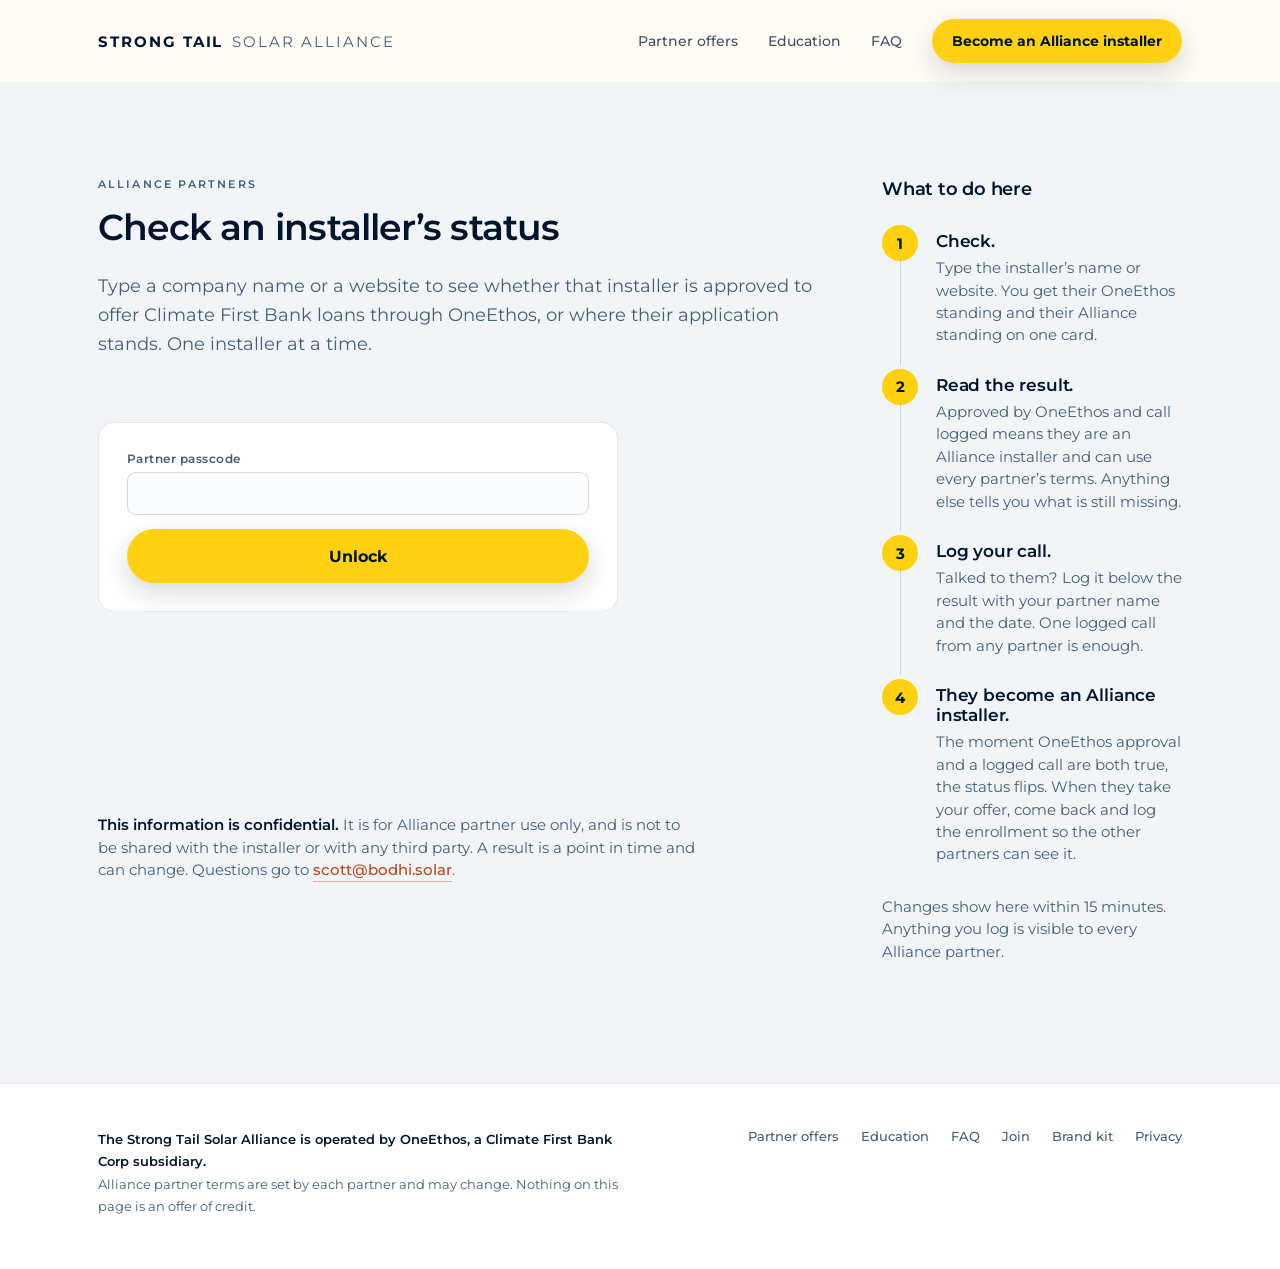
==== installer-check/index.html @ dc394274 "New headline, local and regional installers, one footer descriptor, and the October and November ses" ====
<!doctype html>
<html lang="en">
<head>
<meta charset="utf-8">
<meta name="viewport" content="width=device-width, initial-scale=1">

<title>Installer check | Strong Tail Solar Alliance</title>
<meta name="description" content="Alliance partners can check whether an installer is an approved OneEthos installer.">

<!-- PERMANENT noindex, like /thanks/ and unlike index.html. This page is handed
     to Alliance partners by URL and is linked from nowhere on the site, so a
     crawler has nothing to follow here; the tag is what covers a URL that leaks
     some other way. It is NOT the pre-launch tag. Do NOT delete this on launch
     day. There is deliberately no robots.txt: a Disallow line would publish the
     path at a fixed public location AND stop a crawler reading this tag, which
     is what actually keeps the page out of results.

     There is also deliberately no rel=canonical. Asserting a canonical URL to
     index while asking not to be indexed is a mixed signal for no benefit. -->
<meta name="robots" content="noindex, nofollow, noarchive, nosnippet">

<meta name="theme-color" content="#FFFCF5">

<link rel="icon" href="/favicon.ico" sizes="16x16 32x32 48x48">
<link rel="icon" type="image/png" sizes="32x32" href="../assets/favicon-32.png">
<link rel="apple-touch-icon" sizes="180x180" href="../assets/apple-touch-icon.png">

<link rel="preconnect" href="https://fonts.googleapis.com">
<link rel="preconnect" href="https://fonts.gstatic.com" crossorigin>
<link href="https://fonts.googleapis.com/css2?family=Montserrat:wght@400;500;600;700&display=swap" rel="stylesheet">

<link rel="stylesheet" href="../styles/tokens.css">
<link rel="stylesheet" href="../styles/site.css">
</head>
<body>

<a class="skip-link" href="#main">Skip to content</a>

<div class="page page--check">

  <!-- Asset paths are relative and in-site links are root-relative, the same
       split the partner pages and /thanks/ use. This page sits one level down. -->
  <header class="site-header" id="hdr"><div class="bar">
    <a class="wm" href="/"><span class="wm-a">STRONG TAIL</span><span class="wm-b">SOLAR ALLIANCE</span></a>
    <nav class="nav" aria-label="Primary">
      <a href="/#offers">Partner offers</a><a href="/#education">Education</a><a href="/#faq">FAQ</a>
      <a class="btn btn--sm" href="/#join"><span class="cta-long">Become an Alliance installer</span><span class="cta-short">Join the Alliance</span></a>
    </nav>
  </div></header>

  <main id="main">

  <!-- One band on tint. No gradient: there are exactly three gradient moments
       on this site and none of them is a utility page. Every control below is
       an existing component, .form with .field children and the standard pill,
       so this reads as the same site as the join form without a line of new
       CSS describing what an input looks like. -->
  <section class="sec sec--check g-tint" aria-labelledby="ic-h">
    <div class="wrap">
      <!-- Two columns from 1000px up, using .split unchanged, exactly as the
           six partner pages do. The implementation doc says "from 900px", but
           at 901px the left column measures 805 - 262 - 48 = 495px and
           .ic-form's 520px no longer fits: building 900 would mean either
           shrinking the join form's own column width, which is the reason this
           page reads as the site, or giving this page a .split that behaves
           differently from every other page's. No new breakpoint. -->
      <div class="split">

      <div class="col-a">

      <div class="intro">
        <p class="eyebrow">Alliance partners</p>
        <h1 class="h2" id="ic-h">Check an installer&rsquo;s status</h1>
        <p class="lede">Type a company name or a website to see whether that installer is approved
        to offer Climate First Bank loans through OneEthos, or where their application stands.
        One installer at a time.</p>
      </div>

      <!-- The gate is a convenience, not the security boundary. The Worker
           checks the passcode on every single request, so a reader who deletes
           the hidden attribute in devtools gets a search box that answers 401. -->
      <form class="form ic-form ic-gate" id="ic-gate" novalidate>
        <div class="field">
          <label for="ic-pass">Partner passcode</label>
          <input type="password" id="ic-pass" name="passcode" autocomplete="off"
                 autocapitalize="off" spellcheck="false" required>
        </div>
        <button class="btn btn--lg btn--wide" type="submit">Unlock</button>
        <p class="form-note" id="ic-gate-note" role="status"></p>
      </form>

      <form class="form ic-form ic-search" id="ic-search" hidden novalidate>
        <div class="field">
          <label for="ic-q">Installer name or website</label>
          <input type="text" id="ic-q" name="q" autocomplete="off"
                 autocapitalize="off" spellcheck="false" required>
        </div>
        <button class="btn btn--lg btn--wide" type="submit">Check status</button>
        <p class="form-note" id="ic-note" role="status"></p>
      </form>

      <div class="ic-results" id="ic-results" aria-live="polite"></div>

      <!-- Shown by js/installer-check.js only when a search returned exactly
           ONE result that carries an Alliance record id. With five results
           there is no single row to log against, and the doc says "shown under
           a result", singular.

           Every control here is the existing kit: .field with a label, and the
           standard pill. The two selects are the first on this site and inherit
           .field select, which site.css has always carried. Nothing in the CSS
           block at the end of site.css describes what any of them look like. -->
      <form class="form ic-form ic-log" id="ic-log" hidden novalidate>
        <p class="fh">Log a call or an enrollment</p>

        <!-- Checkboxes, not a select, because a call that ends in an
             enrollment is the common case and used to cost two submissions.
             Both can be ticked and the Worker writes them in one PATCH.

             A fieldset with a legend, because a <label> captions one control
             and this captions a group; screen readers announce the legend with
             each box. Both start unchecked so nothing is logged by a stray
             submit.

             .fieldset and .radios are the existing kit, from the native join
             form that HubSpot replaced. .radios is named for radios but is just
             a row of inline labelled controls, and reusing it beats a second
             class that would differ from it only in name. Its legend already
             matches .field label exactly, so this caption sits level with the
             others and site.css needs nothing new. -->
        <fieldset class="fieldset">
          <legend>What are you logging</legend>
          <div class="radios">
            <label><input type="checkbox" id="ic-kind-call" value="intro_call"> Intro call</label>
            <label><input type="checkbox" id="ic-kind-act" value="activation"> Enrollment</label>
          </div>
        </fieldset>

        <div class="f-row">
          <div class="field">
            <!-- One select, not two. A partner logs their own offer, so "who is
                 logging" and "whose offer" are the same answer, and the log line
                 format has one partner column.

                 "Your company", fixed. It used to swap to "Whose offer did they
                 take?" for an enrollment, which cannot work now that both boxes
                 can be ticked at once, and "Your partner" read as "which partner
                 is this about" rather than "who do you work for".

                 Other is dropped from the list as soon as Enrollment is ticked,
                 because Activated is a six-option multi-select and the Worker
                 sends typecast:false. -->
            <label for="ic-partner">Your company</label>
            <select id="ic-partner" name="partner"></select>
          </div>
          <div class="field">
            <label for="ic-date">Date</label>
            <input type="date" id="ic-date" name="date">
          </div>
        </div>

        <div class="field" id="ic-details-f" hidden>
          <label for="ic-details">Details</label>
          <textarea id="ic-details" name="details" rows="3" maxlength="500"
                    placeholder="JA Solar: Greentech branch and SPA account number"></textarea>
        </div>

        <div class="field">
          <label for="ic-by">Your email</label>
          <input type="email" id="ic-by" name="submitted_by" autocomplete="email"
                 autocapitalize="off" spellcheck="false">
        </div>

        <button class="btn btn--lg btn--wide" type="submit">Log it</button>
        <p class="form-note" id="ic-log-note" role="status"></p>
      </form>

      </div><!-- /col-a -->

      <!-- The rail stays block layout, per the comment on .rail in site.css:
           as a flex column it would collapse .vidwrap on the partner pages.
           Nothing here needs flex either. -->
      <aside class="rail" aria-labelledby="ic-steps-h">
        <p class="h3 h3--sm" id="ic-steps-h">What to do here</p>
        <ol class="steps-list">
          <li><span class="sn" aria-hidden="true">1</span><div>
            <p class="st">Check.</p>
            <p class="small">Type the installer&rsquo;s name or website. You get their OneEthos
            standing and their Alliance standing on one card.</p></div></li>
          <li id="ic-step-3"><span class="sn" aria-hidden="true">2</span><div>
            <p class="st">Read the result.</p>
            <p class="small">Approved by OneEthos and call logged means they are an Alliance
            installer and can use every partner&rsquo;s terms. Anything else tells you what is
            still missing.</p></div></li>
          <li id="ic-step-log"><span class="sn" aria-hidden="true">3</span><div>
            <p class="st">Log your call.</p>
            <p class="small">Talked to them? Log it below the result with your partner name and
            the date. One logged call from any partner is enough.</p></div></li>
          <li id="ic-step-become"><span class="sn" aria-hidden="true">4</span><div>
            <p class="st">They become an Alliance installer.</p>
            <p class="small">The moment OneEthos approval and a logged call are both true, the
            status flips. When they take your offer, come back and log the enrollment so
            the other partners can see it.</p></div></li>
        </ol>
        <p class="small ic-rail-note">Changes show here within 15 minutes. Anything you log is
        visible to every Alliance partner.</p>
      </aside>

      <div class="col-b">
      <!-- Every other page on this site works without JavaScript. This one
           cannot: GitHub Pages is static, so there is no form action to post a
           passcode and a query to. Say so rather than leaving a dead form. -->
      <noscript>
        <p class="small ic-msg">This check needs JavaScript, because the lookup runs
        outside this page. Email <a class="tlink tlink--inline" href="mailto:scott@bodhi.solar">scott@bodhi.solar</a>
        with the installer&rsquo;s name and we will check for you.</p>
      </noscript>

      <p class="small ic-foot"><b>This information is confidential.</b> It is for Alliance
      partner use only, and is not to be shared with the installer or with any third party.
      A result is a point in time and can change. Questions go to
      <a class="tlink tlink--inline" href="mailto:scott@bodhi.solar">scott@bodhi.solar</a>.</p>
      </div><!-- /col-b -->

      </div><!-- /split -->
    </div>
  </section>

  </main>

  <footer class="foot">
    <div class="wrap"><div class="row">
      <p class="op"><b>The Strong Tail Solar Alliance is operated by OneEthos, a Climate First Bank Corp subsidiary.</b><br>
      Alliance partner terms are set by each partner and may change. Nothing on this page is an
      offer of credit.</p>
      <nav class="links" aria-label="Footer">
        <a href="/#offers">Partner offers</a><a href="/#education">Education</a>
        <a href="/#faq">FAQ</a><a href="/#join">Join</a><a href="/kit/">Brand kit</a>
        <a href="https://www.oneethos.com/privacy-policy" target="_blank" rel="noopener">Privacy</a>
      </nav>
    </div></div>
  </footer>

</div>

<!-- The confirmation cannot live inside the form. On success the page re-reads
     /lookup and re-renders the result card, and that path runs hideLog() then
     showLog(), which clears the form note: the message appeared and was wiped a
     moment later by the very refresh that proved it worked. Out here, nothing
     the re-render does can touch it.

     role="status" is a polite live region, so setting textContent announces it.
     It therefore stays in the DOM and in the accessibility tree at all times;
     only opacity and transform change. Using hidden, or visibility, would pull
     it out of that tree and the announcement would be missed. pointer-events
     are off so an invisible bar can never swallow a click. Motion is covered by
     the global prefers-reduced-motion rule in site.css.

     Sits top right, below the sticky header, and inverts to white on ink so it
     reads as the system answering rather than as more page. -->
<div class="ic-toast" id="ic-toast" role="status"></div>

<script src="../js/main.js"></script>
<script src="../js/installer-check.js"></script>
</body>
</html>
---- styles/tokens.css ----
/* ---------------------------------------------------------------------------
   Strong Tail Solar Alliance — design tokens
   Single source of truth for colour, geometry, type and spacing.
   Never re-derive a value from a screenshot. Change it here or nowhere.
   --------------------------------------------------------------------------- */
:root{
  --blue:#00142D; --yellow:#FFD110; --yellow-h:#FFDA45; --salmon:#FF6F47;
  --blue-0:#ADC4E0; --blue-1:#C0D1E7; --mist-1:#DEDDE8; --salmon-1:#FFC7B8; --yellow-1:#FFF0B2;
  /* --ink-soft and --accent-text are CONTRAST-DERIVED. Do not lighten them.
     Both were measured against every ground they sit on and set to clear WCAG
     AA for normal text, 4.5:1. Lightening either by a shade puts body copy,
     eyebrows, card links and form labels back below the line.
       --ink-soft     6.73 on white, 6.15 on tint, 5.31 on #E7E3E9
       --accent-text  5.24 on white, 4.79 on tint
     Brand Salmon #FF6F47 is 2.7:1 and is never used as text.

     KNOWN EXCEPTION, measured 28 Aug 2026 and accepted by Scott. Those figures
     are for white, tint and the LIGHTEST part of the gradient. The gradient
     actually runs to #B3C7DF at the blue end and #F5C6BB through the salmon,
     and on those --ink-soft lands 3.89 to 4.38, below AA. It affects text on
     gradient bands only: the education eyebrow, lede, small and micro, the
     hero micro line, and .back and .idtext .cat on partner pages. Everything on
     white and tint passes comfortably. Darkening this token to #3B5167 would
     clear every ground if that is ever revisited.                        */
  --ink:#00142D; --ink-soft:#455E77; --accent-text:#BE4319;
  --on-dark:#FFFFFF; --on-dark-soft:#A9BCCE;
  --white:#FFFFFF; --tint:#F2F5F7; --cream:#FFFCF5;
  --rule:rgba(0,20,45,.13); --rule-soft:rgba(0,20,45,.09);
  --l1:rgba(0,20,45,.17); --l2:rgba(0,20,45,.13); --l3:rgba(0,20,45,.095); --l4:rgba(0,20,45,.068);
  --cx:365px; --cy:-42px; --r0:235px; --skew:0.8;
  --sky-angle:162deg;
  --grain:0.20; --font:'Montserrat',Arial,sans-serif;
  --gutter:48px; --maxw:1180px;
  /* How far the thanks page's game card breaks up over the gradient band.
     Overlap is this minus the intro line and its margin. */
  --game-pull:200px;
  --s3:16px; --s4:24px; --s5:40px; --s6:64px; --s7:96px; --s8:120px;
}
---- styles/site.css ----
/* ---------------------------------------------------------------------------
   Strong Tail Solar Alliance — site styles
   Loaded after tokens.css, which defines every custom property used here.
   --------------------------------------------------------------------------- */
*,*::before,*::after{box-sizing:border-box}
html{scroll-behavior:smooth}
body{margin:0;font-family:var(--font);color:var(--ink);background:var(--cream);
  -webkit-font-smoothing:antialiased;font-size:16px}
img,svg{max-width:100%;display:block}
a{color:inherit}
:focus-visible{outline:2px solid var(--ink);outline-offset:3px}

/* ============================ shared primitives ========================== */
.wrap{max-width:var(--maxw);margin:0 auto;padding-left:var(--gutter);padding-right:var(--gutter);
  position:relative;z-index:10}
.sec{position:relative;overflow:hidden;isolation:isolate;padding:var(--s8) 0}
.sec--slim{padding:var(--s6) 0}
.layer{position:absolute;inset:0;z-index:0;pointer-events:none}

/* grounds */
.g-white{background:var(--white)}
.g-tint{background:var(--tint)}
.g-dark{background:var(--blue);color:var(--on-dark)}
.sky{background:linear-gradient(var(--sky-angle),var(--blue-0) 0%,var(--blue-1) 24%,var(--mist-1) 50%,var(--salmon-1) 80%,var(--yellow-1) 100%)}
.wash{background:radial-gradient(ellipse 58% 66% at 84% 6%,rgba(255,255,255,.76) 0%,rgba(255,255,255,0) 62%)}
.grain{position:absolute;inset:0;z-index:6;pointer-events:none;opacity:var(--grain);mix-blend-mode:multiply;
  background-image:url("data:image/svg+xml,%3Csvg xmlns='http://www.w3.org/2000/svg' width='240' height='240'%3E%3Cfilter id='n'%3E%3CfeTurbulence type='fractalNoise' baseFrequency='0.9' numOctaves='4' stitchTiles='stitch'/%3E%3CfeColorMatrix type='saturate' values='0'/%3E%3C/filter%3E%3Crect width='240' height='240' filter='url(%23n)'/%3E%3C/svg%3E");
  background-size:240px 240px}
.g-dark .grain{mix-blend-mode:screen;opacity:.14}

/* ring geometry: one shared centre, gaps compressed on the right */
.orb{position:absolute;border-radius:50%;z-index:2;pointer-events:none;
  width:calc(var(--r)*2);height:calc(var(--r)*2);
  right:calc(var(--cx) - var(--r) + var(--skew)*(var(--r) - var(--r0)));
  bottom:calc(var(--cy) - var(--r))}
.r1{--r:235px;border:1px solid var(--l1)} .r2{--r:330px;border:1px solid var(--l2)}
.r3{--r:435px;border:1px solid var(--l3)} .r4{--r:548px;border:1px solid var(--l4)}
.horizon{position:absolute;left:var(--gutter);right:var(--gutter);bottom:26px;height:1px;
  background:var(--rule);z-index:3}

/* type */
h1,h2,h3,h4,p{margin:0}
.h1{font-size:clamp(32px,3.9vw,52px);font-weight:600;line-height:1.08;letter-spacing:-.026em}
.h2{font-size:clamp(26px,2.8vw,38px);font-weight:600;line-height:1.14;letter-spacing:-.022em}
.h3{font-size:20px;font-weight:600;line-height:1.28;letter-spacing:-.012em}
.lede{font-size:17.5px;font-weight:400;line-height:1.65;color:var(--ink-soft);max-width:68ch}
.body{font-size:16px;line-height:1.66;color:var(--ink-soft)}
.small{font-size:14.5px;line-height:1.55;color:var(--ink-soft)}
.micro{font-size:13.5px;font-weight:600;color:var(--ink-soft);letter-spacing:.015em}
.eyebrow{font-size:10.5px;font-weight:600;letter-spacing:.20em;text-transform:uppercase;color:var(--ink-soft)}
.g-dark .lede,.g-dark .body,.g-dark .small{color:var(--on-dark-soft)}
.g-dark .eyebrow{color:#7E93A8}

/* section intro: left aligned, same axis as the hero headline */
.intro{max-width:760px;margin:0 0 var(--s6)}
.intro .eyebrow{margin:0 0 var(--s3)}
.intro .h2{margin:0 0 var(--s4)}
.centred{text-align:center;margin-left:auto;margin-right:auto}

/* buttons: solid yellow everywhere, one primary action on the page */
.btn{border-radius:999px;font-family:var(--font);cursor:pointer;border:0;
  display:inline-flex;align-items:center;justify-content:center;text-decoration:none;
  background:var(--yellow);color:var(--blue);font-weight:700;
  box-shadow:0 10px 26px rgba(0,20,45,.16);transition:background .18s ease,box-shadow .18s ease,transform .18s ease}
.btn:hover{background:var(--yellow-h);box-shadow:0 12px 30px rgba(0,20,45,.20);transform:translateY(-1px)}
.btn--lg{font-size:15.5px;padding:0 30px;min-height:54px}
.btn--sm{font-size:13.5px;padding:0 20px;min-height:44px}
.btn--wide{width:100%}
.tlink{font-size:14px;font-weight:600;color:var(--ink-soft);text-decoration:none;
  border-bottom:1px solid transparent;padding-bottom:2px;
  transition:color .18s ease,border-color .18s ease}
.tlink .arw{display:inline-block;margin-left:7px;transition:transform .18s ease}
.tlink:hover{color:var(--accent-text);border-bottom-color:rgba(190,67,25,.36)}

/* ============================== header =================================== */
.site-header{order:0;position:sticky;top:0;z-index:120;height:82px;display:flex;align-items:center;
  transition:background .25s ease,box-shadow .25s ease,height .25s ease}
.site-header .bar{max-width:var(--maxw);width:100%;margin:0 auto;padding:0 var(--gutter);
  display:flex;align-items:center;justify-content:space-between;gap:20px}
.site-header .nav{display:flex;align-items:center;gap:30px;font-size:13.5px;font-weight:500;color:var(--ink)}
.site-header .nav>a{opacity:.74;text-decoration:none}
.site-header .nav>a.btn{opacity:1}
.cta-short{display:none}
.site-header .nav>a:hover{opacity:1}
.site-header.stuck{background:rgba(255,255,255,.86);height:68px;
  -webkit-backdrop-filter:blur(14px) saturate(160%);backdrop-filter:blur(14px) saturate(160%);
  box-shadow:0 1px 0 var(--rule-soft),0 8px 24px rgba(0,20,45,.06)}
.wm{color:var(--ink);display:flex;align-items:center;gap:9px;line-height:1}
.wm-a{font-size:15px;font-weight:700;letter-spacing:.13em}
.wm-b{font-size:15px;font-weight:400;letter-spacing:.13em;color:var(--ink-soft)}

/* =============================== hero ==================================== */
.hero{min-height:636px;display:flex;align-items:center;padding:0;margin-top:-82px}
.hero .wrap{width:100%;padding-top:200px;padding-bottom:52px}
.hero .copy{max-width:700px}
.hero .h1{margin:0 0 var(--s4)}
.hero .lede{margin:0 0 36px}
.hero .micro{margin:24px 0 0}

/* ============================ logo strip ================================= */
.strip{padding:30px 0 34px}
.strip .lbl{margin:0 0 var(--s3)}
.logo-row{display:flex;flex-wrap:wrap;align-items:center;justify-content:center;gap:18px 44px}
/* No opacity here: it composited the grey lighter than its hex suggested and
   dropped the fallback wordmarks below AA. Image slots set their own
   opacity:1 further down, so nothing else changes. */
.logo-slot{font-size:13px;font-weight:700;letter-spacing:.10em;text-transform:uppercase;
  color:var(--ink-soft)}

/* ============================== cards ==================================== */
.grid{display:flex;flex-wrap:wrap;justify-content:center;gap:22px}
.grid--3>*{flex:0 1 calc((100% - 44px)/3)}
.card{cursor:pointer;background:var(--white);border:1px solid rgba(0,20,45,.10);border-radius:16px;padding:26px 24px 24px;
  position:relative;overflow:hidden;
  display:flex;flex-direction:column;transition:border-color .18s ease,box-shadow .18s ease,transform .18s ease}
.card .cat{position:absolute;top:24px;right:22px;font-size:9.5px;font-weight:700;letter-spacing:.14em;
  text-transform:uppercase;color:var(--ink-soft);border:1px solid rgba(0,20,45,.14);border-radius:999px;padding:5px 9px}
.card:hover,.card:focus-within{border-color:rgba(255,111,71,.90);
  box-shadow:0 16px 38px rgba(255,111,71,.16);transform:translateY(-3px)}
.card:hover .offer,.card:focus-within .offer{border-bottom-color:rgba(255,111,71,.42)}
.card:hover .cat,.card:focus-within .cat{color:var(--accent-text);border-color:rgba(190,67,25,.38)}
.card:hover .tlink,.card:focus-within .tlink{color:var(--accent-text);border-bottom-color:rgba(190,67,25,.36)}
.card:hover .tlink .arw,.card:focus-within .tlink .arw{transform:translateX(5px)}
.card .slot{height:40px;display:flex;align-items:center;margin:0 0 22px}
.card .slot img.lg{height:var(--lh);width:auto;object-fit:contain}
.card .slot .ph{font-size:14px;font-weight:700;letter-spacing:.06em;color:var(--ink-soft);
  border:1px dashed rgba(0,20,45,.20);border-radius:6px;padding:7px 11px;line-height:1}
.card .offer{font-size:21px;font-weight:600;line-height:1.24;letter-spacing:-.014em;color:var(--ink);
  margin:0 0 14px;padding-bottom:14px;border-bottom:1px solid rgba(0,20,45,.09);
  transition:border-color .18s ease}
.card .slot{max-width:calc(100% - 96px)}
.card .qual{font-size:14px;line-height:1.55;color:var(--ink-soft);margin:0 0 20px}
.card .card-cta{margin-top:auto}
.tail{margin:var(--s6) 0 0;text-align:center}
.tail .small{margin:0 auto}
.target{margin:var(--s5) auto 0;max-width:720px;text-align:center;
  font-size:clamp(19px,1.7vw,23px);font-weight:600;line-height:1.42;letter-spacing:-.012em;color:var(--ink)}
.target b{color:var(--accent-text);font-weight:600}

/* ============================ webinar cards ============================== */
.datebox{display:flex;align-items:baseline;gap:9px;margin:0 0 18px;padding:0 0 16px;
  border-bottom:1px solid rgba(0,20,45,.10)}
.datebox .mo{font-size:11px;font-weight:700;letter-spacing:.18em;text-transform:uppercase;color:var(--accent-text)}
.datebox .day{font-size:36px;font-weight:700;line-height:.9;letter-spacing:-.035em;color:var(--ink)}
.datebox .yr{font-size:12px;font-weight:600;color:var(--ink-soft);margin-left:auto}
.card--edu .h3{margin:0 0 10px}
.card--edu .with{font-size:13px;font-weight:600;color:var(--ink-soft);margin:0 0 12px}
.card--edu .take{font-size:14px;line-height:1.55;color:var(--ink-soft);margin:0 0 22px}

/* ============================== compact ================================== */
.compact{padding:var(--s8) 0}
.compact .intro{max-width:820px;margin:0 0 var(--s6)}
.pact-label{font-size:11px;font-weight:700;letter-spacing:.22em;text-transform:uppercase;
  color:var(--yellow);margin:0 0 var(--s4)}
.pact{max-width:860px;border-top:1px solid rgba(255,255,255,.14)}
.pact .row{display:grid;grid-template-columns:56px 1fr;gap:0 20px;padding:26px 0;
  border-bottom:1px solid rgba(255,255,255,.14)}
.pact .num{font-size:30px;font-weight:700;line-height:1;color:var(--yellow);letter-spacing:-.02em}
.pact .claim{font-size:20px;font-weight:600;line-height:1.3;letter-spacing:-.014em;color:#fff;margin:0 0 8px}
.pact .sup{font-size:15px;line-height:1.6;color:var(--on-dark-soft);margin:0}

/* =============================== FAQ ===================================== */
.faq{max-width:820px}
.faq details{border-bottom:1px solid var(--rule-soft)}
.faq details:first-of-type{border-top:1px solid var(--rule-soft)}
.faq summary{list-style:none;cursor:pointer;padding:20px 40px 20px 0;position:relative;
  font-size:17px;font-weight:600;letter-spacing:-.01em;color:var(--ink)}
.faq summary::-webkit-details-marker{display:none}
.faq summary::after{content:"";position:absolute;right:8px;top:50%;width:11px;height:11px;
  border-right:1.6px solid var(--ink-soft);border-bottom:1.6px solid var(--ink-soft);
  transform:translateY(-70%) rotate(45deg);transition:transform .2s ease}
.faq details[open] summary::after{transform:translateY(-30%) rotate(-135deg)}
.faq .ans{padding:0 40px 22px 0;font-size:15.5px;line-height:1.62;color:var(--ink-soft)}

/* =============================== join ==================================== */
.join-grid{display:grid;grid-template-columns:1fr 1fr;gap:56px;align-items:start}
.join-copy .h2{margin:0 0 var(--s4)}
.join-copy p{margin:0 0 16px}
.form{background:var(--white);border:1px solid rgba(0,20,45,.10);border-radius:16px;padding:28px}
.f-row{display:grid;grid-template-columns:1fr 1fr;gap:14px}
.field{margin:0 0 14px}
.field label{display:block;font-size:12px;font-weight:600;letter-spacing:.04em;color:var(--ink-soft);margin:0 0 6px}
.field input,.field select,.field textarea{width:100%;font-family:var(--font);font-size:16px;color:var(--ink);
  background:#FBFCFD;border:1px solid rgba(0,20,45,.16);border-radius:9px;padding:11px 12px}
.field input:focus,.field select:focus,.field textarea:focus{outline:2px solid var(--ink);outline-offset:1px}
/* A textarea has a height and a resize handle; an input has neither. These are
   textarea facts, not a restatement of the surface above, which it now inherits
   along with every other control in the kit. Added with the installer check's
   log form, whose own CSS block is forbidden from describing a field. */
.field textarea{min-height:88px;line-height:1.5;resize:vertical;display:block}
.radios{display:flex;gap:18px;flex-wrap:wrap;font-size:14.5px;color:var(--ink)}
.radios label{display:flex;align-items:center;gap:7px}
/* The browser default is a saturated blue, which is a second accent on a page
   whose art direction allows exactly one, and it is the yellow submit. Tinting
   the control itself is the whole fix: no bespoke box, no pseudo-element, no
   hiding the real input, so the native focus ring and keyboard behaviour are
   untouched. Unsupported in very old browsers, which get the blue and are
   otherwise fine. */
.radios input{accent-color:var(--ink)}
.checks{display:grid;grid-template-columns:1fr 1fr;gap:8px 16px;font-size:14px;color:var(--ink-soft)}
.checks label{display:flex;align-items:center;gap:7px}
.fieldset{margin:0 0 18px;padding:0;border:0}
.fieldset legend{padding:0;font-size:12px;font-weight:600;letter-spacing:.04em;color:var(--ink-soft);margin:0 0 8px}
.steps-list{list-style:none;margin:var(--s5) 0 0;padding:0}
.steps-list li{display:grid;grid-template-columns:38px 1fr;gap:0 16px;padding:0 0 22px;position:relative}
.steps-list li:not(:last-child)::before{content:"";position:absolute;left:18px;top:34px;bottom:4px;
  width:1px;background:rgba(0,20,45,.14)}
.steps-list .sn{width:36px;height:36px;border-radius:50%;background:var(--yellow);color:var(--blue);
  display:flex;align-items:center;justify-content:center;font-size:15px;font-weight:700}
.steps-list .st{font-size:17px;font-weight:600;letter-spacing:-.01em;margin:6px 0 6px}

/* ============================ closing band =============================== */
.close{padding:var(--s8) 0;min-height:520px;display:flex;align-items:center;
  text-align:center;background:var(--white)}
.close .wrap{width:100%}
.close .h2{font-size:clamp(28px,3.2vw,44px)}
.sec--close .sky{opacity:.72}
.sec--close .orb{opacity:.8}
.close .h2{margin:0 0 var(--s5);max-width:620px;margin-left:auto;margin-right:auto}

/* ============================== footer =================================== */
.foot{background:var(--white);border-top:1px solid var(--rule-soft);padding:44px 0 52px}
.foot .row{display:flex;justify-content:space-between;gap:30px;flex-wrap:wrap;align-items:flex-start}
.foot .op{font-size:13px;line-height:1.7;color:var(--ink-soft);max-width:520px}
.foot .op b{color:var(--ink);font-weight:600}
.foot .links{display:flex;gap:22px;font-size:13px;font-weight:500;color:var(--ink-soft);flex-wrap:wrap}
.foot .links a{text-decoration:none}

/* ====================== rhythm: bookends / alt / continuous ============== */
.sec--edu{background:transparent}
.sec--faqs .layer.sky,.sec--faqs .layer.wash,.sec--faqs .orb,.sec--faqs .grain{display:none}

/* ============================ order control ============================== */
/* The CSS `order` values that used to live here were removed: they made visual
   order diverge from DOM order, so a keyboard user tabbed the FAQ before the
   form they could see above it (WCAG 2.4.3). index.html now carries the
   documented order directly. See DECISIONS.md. */
.page{display:flex;flex-direction:column}
/* grounds for the two sections whose class does not carry them */
.sec--faqs{background:var(--white)}
.sec--join{background:var(--tint)}

/* =============================== mobile ================================== */
@media (max-width:1000px){
  .grid--3>*{flex-basis:calc((100% - 22px)/2)}
  .join-grid{grid-template-columns:1fr;gap:36px}
}
@media (max-width:900px){
  :root{--gutter:26px;--s7:64px;--s8:80px;--cx:180px;--cy:-70px;--r0:150px;--game-pull:170px}
  .r1{--r:150px} .r2{--r:210px} .r3{--r:276px} .r4{--r:348px}
  .site-header .nav>a:not(.btn){display:none}
  .cta-long{display:none} .cta-short{display:inline}
  .hero{min-height:0} .hero .wrap{padding-top:170px;padding-bottom:128px}
  .horizon{bottom:22px}
  .checks{grid-template-columns:1fr}
}
@media (max-width:620px){
  .wm{flex-direction:column;align-items:flex-start;gap:4px}
  .wm-a{font-size:15px;letter-spacing:.02em}
  .wm-b{font-size:9.5px;font-weight:500;letter-spacing:.26em}
  .grid--3>*{flex-basis:100%}
  .f-row{grid-template-columns:1fr}
  .logo-row{gap:14px 26px} .logo-slot{font-size:11px}
  .pact .row{grid-template-columns:38px 1fr;gap:0 14px}
  .pact .num{font-size:24px}
}

/* ====================== project additions ================================
   Two things the reference implementation has no equivalent for, kept in one
   marked block so site.css stays diffable against the design session output.
   Everything above this line is the kit's, minus the removed `order` block. */

/* Skip link. The kit has no landmark navigation of its own. */
.skip-link{position:absolute;left:var(--s3);top:-100px;z-index:200;
  background:var(--yellow);color:var(--blue);padding:12px 18px;border-radius:9px;
  font-size:14.5px;font-weight:700;text-decoration:none}
.skip-link:focus{top:var(--s3)}

/* Status line under the form submit. The kit's form is a visual stand-in with
   an <a> for a button, so it has nothing to report. Remove with the native
   form when the HubSpot embed goes in. */
.form-note{margin:14px 0 0;text-align:center;color:var(--accent-text)}
.form-note:empty{display:none}

/* DESIGN-SYSTEM section 9 requires this and the reference implementation has no
   rule for it, so the card hover, the header fade and the smooth scroll all ran
   regardless of the setting. `transition` is what carries every state change on
   this page, so switching it off is the whole of the work. */
@media (prefers-reduced-motion: reduce){
  html{scroll-behavior:auto}
  *,*::before,*::after{
    transition-duration:.01ms !important;
    animation-duration:.01ms !important;
    animation-iteration-count:1 !important;
    scroll-behavior:auto !important;
  }
}

/* Founding partner strip: the real marks, at their supplied colours.
   COPY.md section 2 governs this: "Logos as supplied, never tinted, textured or
   recoloured." So no greyscale, no filter, and no opacity dim on an image slot.
   The kit's .logo-slot sets opacity:.85, which is right for grey fallback text
   and wrong for a supplied logo, and a parent opacity creates a group a child
   cannot climb back out of. Hence a class on the slot rather than a rule on the
   img.

   Height derives from the same per-partner optical logoHeight the card uses,
   scaled by --strip-scale. Never set both width and height: constrain one and
   let the mark keep its ratio. DESIGN-SYSTEM section 9. */
.logo-row{ --strip-scale: 1 }
.logo-slot--img{ opacity: 1 }
.logo-slot--img img{
  height: calc(var(--lh) * var(--strip-scale) * var(--strip-fix, 1));
  width: auto; max-width: 100%; object-fit: contain;
}

/* Per-partner optical correction, tuned by eye against the row rather than
   calculated. --lh arrives inline from logoHeight and is the CARD's number, so
   inline wins over any rule here; --strip-fix multiplies it on the slot
   instead. Six marks side by side is a different problem from one mark alone
   in a card slot: JA Solar's chunky wordmark dominated the row at its card
   height, and Damaris's 9.5:1 wordmark disappeared at its.
   DESIGN-SYSTEM section 9: optical weight, never a shared pixel height. */
.logo-slot--climate-first-bank{ --strip-fix: .80 }   /* 36 -> 29 */
.logo-slot--bodhi            { --strip-fix: 1.05 }   /* 23 -> 24 */
.logo-slot--scanifly         { --strip-fix: .96 }    /* 24 -> 23 */
.logo-slot--ja-solar         { --strip-fix: .75 }    /* 24 -> 18 */
.logo-slot--damaris-solutions{ --strip-fix: .80 }    /* 30 -> 24, stacked lockup */
/* Krannich's mark is a yellow swoosh ABOVE the wordmark, so only 64% of its box
   is the readable half: logoHeight 36 puts the wordmark at 23px, level with
   Bodhi, but the full 36px mark then towers over a row whose next tallest is 29.
   .80 brings the wordmark to 18.6px, beside JA Solar's 18, which was reduced for
   the same reason: a chunky wordmark dominating the row. Judged against the row
   at 1.00, .88, .80 and .72. */
.logo-slot--krannich         { --strip-fix: .80 }    /* 36 -> 29, swoosh above the wordmark */
/* No step-down at the breakpoints on purpose. Shrinking the marks to hold one
   line is the thing DESIGN-SYSTEM section 9 rules out: "the strip wraps to two
   rows on tablet and three on mobile", and minimum legible height is about
   20px. At scale 1 the row wraps on its own at exactly those points and every
   mark stays legible; stepping --strip-scale down to .78 put JA Solar at 14px
   on a phone. --strip-scale stays as the single knob if the roster grows. */

/* Closing band supporting line. DESIGN-SYSTEM section 8 specified "one line, one
   button, nothing else"; Scott added a supporting line on 27 Aug 2026, so the
   band is now heading, line, button. The heading's bottom margin comes in to
   make room, and .lede has to be re-centred because its own rule is left-ranged
   with a 68ch measure, which fights a centred band. */
/* The kit capped this at 620px for a much shorter line. At 44px the new
   heading broke three ways with "you." alone on the last, so the measure opens
   up to hold it on two. */
.sec--close .h2{ margin-bottom: var(--s4); max-width: 800px }
.close-sub{ max-width: 40em; margin: 0 auto var(--s5); text-align: center }
/* ===========================================================================
   Partner detail pages — components
   Append verbatim to styles/site.css.

   Adds only new selectors and modifiers. Nothing here overrides a selector the
   landing page uses: the join form's .form is untouched, the partner form is
   .form.form--partner. No new tokens are needed; every value below comes from
   tokens.css.

   Verified against the live styles/site.css: no selector here collides with
   one the landing page uses. `.mini` appears there only inside a comment, and
   `.cat` and `.ph` are scoped to `.card`, which is why the two below are
   scoped to `.idtext` and `.tile`.

   Spec: docs-internal/PARTNER-PAGES.md
   Reference: docs-internal/reference/partner-page-mockup-v6.html
   =========================================================================== */

/* ---- type modifiers -------------------------------------------------------
   Partner pages run a slightly smaller scale than the landing page, so the
   partner name does not out-shout the offer line directly beneath it.        */
.h1--name{font-size:clamp(30px,3.2vw,42px)}
.h2--tight{font-size:clamp(22px,2.2vw,29px)}
.h3--sm{font-size:18px}

/* ---- a band the video can break out of ---------------------------------- */
.sec--open{overflow:visible;isolation:auto;padding-top:76px}

/* the wordmark is a link on partner pages, a div on index.html */
.wm{text-decoration:none;color:var(--ink)}

/* ---- identity band ------------------------------------------------------- */
.ident{min-height:636px;display:flex;align-items:center;padding:0;margin-top:-82px}
.ident .wrap{width:100%;padding-top:128px;padding-bottom:54px}

.back{display:flex;width:max-content;align-items:center;gap:8px;font-size:13px;font-weight:600;
  color:var(--ink-soft);text-decoration:none;margin:0 0 32px;letter-spacing:.01em}
.back:hover{color:var(--accent-text)}

.idrow{display:flex;align-items:center;gap:24px;margin:0 0 28px}
.tile{flex:0 0 auto;width:96px;height:96px;border-radius:18px;background:var(--white);
  border:1px solid rgba(0,20,45,.08);box-shadow:0 6px 20px rgba(0,20,45,.07);
  display:flex;align-items:center;justify-content:center;padding:15px}
.tile img{max-width:100%;max-height:100%;width:auto;height:auto;display:block}
/* a partner with no square logo yet gets type, never an invented mark. Same
   approach as the dashed typographic placeholder in the landing page grid. */
.tile .ph{font-size:13px;font-weight:700;letter-spacing:.04em;line-height:1.2;text-align:center;
  color:var(--ink-soft);text-transform:uppercase}
.idtext h1{margin:0 0 12px}
/* An optional line under the name, for a partner whose public name and operating
   company differ. It pulls up tight to the name, because it qualifies the name
   rather than standing on its own, and the :has() cuts the h1's own margin so the
   pair reads as one block and the chip keeps its original distance. A partner with
   no byline is untouched. */
.idtext h1:has(+ .byline){margin-bottom:5px}
.idtext .byline{font-size:14px;font-weight:500;line-height:1.3;color:var(--ink-soft);margin:0 0 13px}

/* scoped to the identity band, so it cannot touch .card .cat on the landing grid */
.idtext .cat{display:inline-block;font-size:9.5px;font-weight:700;letter-spacing:.14em;text-transform:uppercase;
  color:var(--ink-soft);border:1px solid rgba(0,20,45,.18);border-radius:999px;padding:7px 12px}

.hero-offer{font-size:clamp(24px,2.7vw,34px);font-weight:600;line-height:1.2;letter-spacing:-.022em;
  color:var(--ink);margin:0 0 32px;max-width:26ch}

/* ---- the 9:16 partner video card ----------------------------------------
   .vidwrap's negative margin is what stops the card floating: it anchors the
   card to the gradient band's lower edge. Set margin-top to 0 to sit it flat
   in the body instead. That is the only value that changes.                 */
.vidwrap{max-width:262px;margin:-180px 0 var(--s6) auto}
.vid{display:block;width:100%;aspect-ratio:9/16;border-radius:18px;overflow:hidden;position:relative;
  background:linear-gradient(168deg,#D7E2EF 0%,#C4D3E5 46%,#CFC9D6 100%);
  border:1px solid rgba(0,20,45,.10);box-shadow:0 16px 38px rgba(0,20,45,.16);
  text-decoration:none;cursor:pointer;transition:transform .18s ease,box-shadow .18s ease}
.vid:hover,.vid:focus-visible{transform:translateY(-3px);box-shadow:0 22px 48px rgba(0,20,45,.22)}
.vid:focus-visible{outline:2px solid var(--ink);outline-offset:3px}
.vid img,.vid video{position:absolute;inset:0;width:100%;height:100%;object-fit:cover;display:block}
.vid .play{position:absolute;left:50%;top:46%;transform:translate(-50%,-50%);
  width:60px;height:60px;border-radius:50%;background:rgba(255,255,255,.92);
  display:flex;align-items:center;justify-content:center;box-shadow:0 6px 18px rgba(0,20,45,.20)}
.vid .play::after{content:"";width:0;height:0;margin-left:4px;
  border-left:17px solid var(--blue);border-top:11px solid transparent;border-bottom:11px solid transparent}
.vid .cap{display:block;position:absolute;left:0;right:0;bottom:0;padding:22px 16px 15px;
  background:linear-gradient(to top,rgba(0,20,45,.78),rgba(0,20,45,0));color:var(--on-dark)}
.vid .cap .who{display:block;font-size:14px;font-weight:600;line-height:1.3;margin:0 0 3px}
.vid .cap .rol{display:block;font-size:11.5px;font-weight:500;line-height:1.35;margin:0;color:rgba(255,255,255,.82)}

/* ---- body grid: transaction left, credibility right ---------------------- */
.split{display:grid;grid-template-columns:minmax(0,1fr) 300px;column-gap:64px;row-gap:56px;
  align-items:start}
.col-a{grid-column:1;grid-row:1}
.col-b{grid-column:1;grid-row:2}
.rail{grid-column:2;grid-row:1 / span 2}
/* .rail stays block layout on purpose. As a flex column it would collapse
   .vidwrap, whose width comes from max-width plus margin-left:auto.        */

/* ---- offer copy ---------------------------------------------------------- */
.offer-body{font-size:17px;line-height:1.66;color:var(--ink-soft);max-width:62ch;margin:0 0 18px}
/* A block inside publicDescription whose every line opens with "- ". Same size,
   colour and measure as .offer-body, so the list reads as the same voice as the
   paragraphs it sits between rather than as a second kind of copy. */
.offer-list{max-width:62ch;margin:0 0 18px;padding-left:18px}
.offer-list li{font-size:17px;line-height:1.66;color:var(--ink-soft);margin:0 0 8px}
.know{max-width:62ch;margin:var(--s5) 0 0}
.know .h3,.know .h3--sm{margin:0 0 14px}
.know ul{margin:0;padding-left:18px}
.know li{font-size:15px;line-height:1.6;color:var(--ink-soft);margin:0 0 9px}
/* A bullet may open with a short label, for a partner whose conditions are
   priced tiers rather than one-line facts. Full ink, not --ink-soft: bolding
   inside the soft grey barely registers, and the label is there to be scanned
   ahead of the sentence under it. */
.know li strong{color:var(--ink);font-weight:600}
/* A partner's own compliance line under the list. Same size and colour as the
   form's .note-sm, which is the site's established fine print, but that selector
   is scoped to .form and widening it would reach the join form on every page.
   .small at 14.5px is only half a pixel under .know li and would not read as fine
   print here. Sits inside .know, so it inherits the 62ch measure. */
.know .fine{font-size:12.5px;line-height:1.55;color:var(--ink-soft);margin:16px 0 0}

/* ---- the rail's About block ---------------------------------------------- */
.about .h3,.about .h3--sm{margin:0 0 14px}
.about p{font-size:15px;line-height:1.62;color:var(--ink-soft);margin:0 0 18px}

/* ---- the partner enrollment form ----------------------------------------
   A modifier, not an override. A white card on a white ground is not a
   surface, and the white inputs need something to be white against.        */
.form--partner{background:var(--tint);border-color:rgba(0,20,45,.13);padding:30px;
  max-width:680px;box-shadow:0 16px 38px rgba(0,20,45,.07)}
.form .fh{font-size:12px;font-weight:700;letter-spacing:.18em;text-transform:uppercase;color:var(--ink-soft);
  margin:0 0 22px;padding:0 0 16px;border-bottom:1px solid var(--rule-soft)}
.form .note-sm{font-size:12.5px;line-height:1.55;color:var(--ink-soft);margin:14px 0 0}
/* site.css gives inputs #FBFCFD, which is near-white on a white card. On the
   tint card they need the extra step to read as fields. */
.form--partner .field input,.form--partner .field select{background:var(--white)}

/* the one field that only exists on this partner's form */
.partner-field{background:#FFFBEA;border:1px solid rgba(255,209,16,.55);border-radius:10px;
  padding:14px;margin:0 0 16px}
.partner-field .tag{font-size:9.5px;font-weight:700;letter-spacing:.14em;text-transform:uppercase;
  color:#8A5A00;margin:0 0 9px}

/* ---- other Alliance offers strip ----------------------------------------- */
.others .lbl{margin:0 0 var(--s5)}
/* justify-content because six partners means five "others" on every partner
   page, which wraps to 4 + 1 and leaves the orphan hanging at the left edge.
   The landing grid already centres its short final row and DESIGN-SYSTEM
   section on the grid treats a left-hanging row as the thing that layout was
   built to avoid; this strip was written when five partners made exactly one
   full row and the case never came up. Added 4 Sept 2026 with Krannich. */
.mini-grid{display:flex;flex-wrap:wrap;justify-content:center;gap:18px}
.mini{flex:0 1 calc((100% - 54px)/4);background:var(--white);border:1px solid rgba(0,20,45,.10);
  border-radius:14px;padding:20px;text-decoration:none;display:flex;flex-direction:column;
  transition:border-color .18s ease,transform .18s ease,box-shadow .18s ease}
.mini:hover,.mini:focus-visible{border-color:rgba(255,111,71,.90);transform:translateY(-3px);
  box-shadow:0 12px 26px rgba(255,111,71,.14)}
.mini:focus-visible{outline:2px solid var(--ink);outline-offset:3px}
/* 40px slot, the same height as .card .slot on the landing grid, so the single
   `logoHeight` each partner already carries works unchanged in both places.
   Per-logo optical height via --lh. Never a shared pixel height. */
.mini .mslot{height:40px;display:flex;align-items:center;margin:0 0 16px}
.mini .mslot img{height:var(--lh);width:auto;display:block}
.mini .mo{font-size:16px;font-weight:600;line-height:1.3;color:var(--ink);letter-spacing:-.01em;margin:0 0 14px}
.mini .ml{font-size:13px;font-weight:600;color:var(--ink-soft);margin-top:auto}
.mini:hover .ml,.mini:focus-visible .ml{color:var(--accent-text)}

/* ---- responsive ---------------------------------------------------------- */
@media (max-width:1080px){
  .split{grid-template-columns:minmax(0,1fr) 262px;column-gap:48px}
  .vidwrap{margin-top:-152px}
}
@media (max-width:1000px){
  /* one column, and the rail lands between the two halves of the left column:
     the offer, then the video and About, then the form. The video reads as a
     break mid-scroll rather than a wall in front of the offer.              */
  .split{display:flex;flex-direction:column;gap:var(--s6)}
  .col-a{order:1} .rail{order:2} .col-b{order:3}
  .vidwrap{margin:0;max-width:236px}
  .rail{max-width:600px}
  .mini{flex:0 1 calc((100% - 18px)/2)}
  .about{margin-top:var(--s5)}
}
@media (max-width:760px){
  .ident{min-height:0}
  .ident .wrap{padding-top:114px;padding-bottom:44px}
  .idrow{gap:18px}
  .tile{width:80px;height:80px;border-radius:15px;padding:12px}
  .mini{flex:0 1 100%}
}
@media (max-width:400px){
  .idrow{flex-direction:column;align-items:flex-start;gap:16px}
}

/* ---- partner video placeholder ------------------------------------------
   From the approved mockup. Shown when a partner has named their speaker but
   not yet supplied the file, so the rail keeps its shape while the asset is
   outstanding. Labelled "Partner video, 9:16" so it reads as a placeholder
   rather than a video that will not play, and rendered as a div rather than a
   link so it adds no dead click target and no tab stop. A partner with no
   speaker named still gets no video block at all.
   Not photography: the card is the gradient and geometry already in use. */
.vid .stub{display:block;position:absolute;left:14px;right:14px;top:14px;font-size:9.5px;font-weight:700;
  letter-spacing:.14em;text-transform:uppercase;color:var(--ink-soft);text-align:center}
.vid--stub{cursor:default}
.vid--stub:hover{transform:none;box-shadow:0 16px 38px rgba(0,20,45,.16)}

/* ---- clickable card surfaces --------------------------------------------
   The offer card promised a click it did not deliver. `.card` already carries
   cursor:pointer and position:relative, but the overlay that makes the whole
   surface clickable was lost when css/pages.css was superseded by the design
   kit's site.css, which never had one. DESIGN-SYSTEM section 8: "The whole card
   is clickable and the cursor says so." This restores it, and makes the landing
   grid behave like the partner pages, where .mini is a real anchor wrapping the
   whole card.

   Trade-off, taken deliberately: a stretched link makes the card's text awkward
   to select. Giving the copy position:relative and a higher z-index would fix
   that and put the text back above the overlay, which would stop clicks on the
   offer line following the link and defeat the point. Full-card clickability is
   what the design chose. Screen readers are unaffected: this is a pseudo-element,
   so the accessible name and the single tab stop per card are unchanged.        */
.card .tlink::after{content:"";position:absolute;inset:0;z-index:1}

/* Webinar cards inherit cursor:pointer from .card but are NOT fully clickable,
   and should not be: the whole-card promise is scoped to the offer card, and
   every Register href is still "#", so an overlay would make each card one large
   dead link. Stop the cursor lying instead. Revisit when the registration URLs
   exist. */
.card--edu{cursor:auto}

/* ---- HubSpot v4 forms ----------------------------------------------------
   The embed is HubSpot's "developer" variant: it fetches server-rendered HTML
   and injects it with innerHTML, so this is ordinary CSS reaching ordinary
   markup. There is NO iframe, and no `css:''` option to pass, because there is
   no hbspt.forms.create() call.

   HubSpot's own stylesheet stays, but every rule in it reads
       var(--hsf-X, var(--hsf-default-X))
   so `--hsf-*` WITHOUT `default` is the intended override tier and always wins,
   whatever the specificity. Setting `--hsf-default-*` instead does NOT work:
   HubSpot pins those on the renderer element itself with a two-attribute
   selector that outranks anything we set on an ancestor. That was the first
   attempt and it silently did nothing.

   Scoped under .form so it cannot reach anything else. Classes are hsfc-*, not
   the older .hs-form / .hs-input. See BUILD-SPEC.md.                        */

.form{
  --hsf-global__font-family: var(--font);
  --hsf-global__color: var(--ink);
  --hsf-global__error-color: var(--accent-text);

  /* inputs -> .field input */
  --hsf-field-input__background-color: #FBFCFD;
  --hsf-field-input__border-color: rgba(0,20,45,.16);
  --hsf-field-input__border-style: solid;
  --hsf-field-input__border-width: 1px;
  --hsf-field-input__border-radius: 9px;
  --hsf-field-input__color: var(--ink);
  --hsf-field-input__font-family: var(--font);
  --hsf-field-input__padding: 11px 12px;
  /* 16px minimum, or iOS Safari zooms the page on focus */
  --hsf-field-input__font-size: 16px;

  /* labels -> .field label */
  --hsf-field-label__color: var(--ink-soft);
  --hsf-field-label__font-family: var(--font);
  --hsf-field-label__font-size: 12px;
  --hsf-field-label-requiredindicator__color: var(--accent-text);

  /* tick boxes */
  --hsf-field-checkbox__border-color: rgba(0,20,45,.16);
  --hsf-field-radio__border-color: rgba(0,20,45,.16);

  /* submit -> .btn.btn--lg.btn--wide. Padding carries the height, set to land
     on the same 54px the pill has everywhere else. */
  --hsf-button__background-color: var(--yellow);
  --hsf-button--hover__background-color: var(--yellow-h);
  --hsf-button--focus__background-color: var(--yellow-h);
  --hsf-button__color: var(--blue);
  --hsf-button--hover__color: var(--blue);
  --hsf-button--focus__color: var(--blue);
  --hsf-button__border-radius: 999px;
  --hsf-button__border-width: 0;
  --hsf-button__font-family: var(--font);
  --hsf-button__font-size: 15.5px;
  --hsf-button__font-weight: 700;
  --hsf-button__padding: 17px 30px;
  --hsf-button__width: 100%;

  /* errors use --accent-text, never brand Salmon, which fails as text */
  --hsf-erroralert__color: var(--accent-text);
  --hsf-erroralert__font-family: var(--font);

  /* our .form card already draws the surface, so the renderer adds nothing */
  --hsf-background__background-color: transparent;
  --hsf-background__border-width: 0;
  --hsf-background__padding: 0;

  --hsf-row__vertical-spacing: 14px;
}

/* Only what has no variable. HubSpot's own rules are
   `[data-hsfc-id=Renderer] .hsfc-X`, so these need three classes to outrank
   them; two would tie and lose on source order, since HubSpot's <style> is
   injected into the body after our stylesheet in the head. */
.form [data-hsfc-id=Renderer] .hsfc-FieldLabel{font-weight:600;letter-spacing:.04em}

/* The partner form is the same embed on a tint card instead of a white one, so
   the one HubSpot variable that has to differ is the field background:
   --hsf-field-input__background-color is #FBFCFD, which is near-white and all
   but invisible on --tint. site.css already solves this for the native inputs at
   .form--partner .field input, but that selector cannot reach HubSpot's markup,
   which uses its own class names.

   This MUST sit after the .form{--hsf-*} block above, not in the .form--partner
   rule further up the file. Both selectors are a single class, so specificity
   ties and source order decides; declared up there it would simply lose. Same
   equal-specificity trap that put the header CTA off-screen on phones. */
.form--partner{--hsf-field-input__background-color: var(--white)}
.form [data-hsfc-id=Renderer] .hsfc-TextInput:focus,
.form [data-hsfc-id=Renderer] .hsfc-PhoneInput input:focus,
.form [data-hsfc-id=Renderer] .hsfc-CheckboxInput:focus,
.form [data-hsfc-id=Renderer] .hsfc-RadioInput:focus{outline:2px solid var(--ink);outline-offset:1px}
/* the programs list, two columns like .checks */
.form [data-hsfc-id=Renderer] .hsfc-CheckboxFieldGroup__Options{
  display:grid;grid-template-columns:1fr 1fr;gap:8px 16px}
/* the approval answers, in a row like .radios */
.form [data-hsfc-id=Renderer] .hsfc-RadioFieldGroup__Options{
  display:flex;flex-wrap:wrap;gap:8px 18px}
@media (max-width:600px){
  .form [data-hsfc-id=Renderer] .hsfc-CheckboxFieldGroup__Options{grid-template-columns:1fr}
}

/* ===========================================================================
   Thanks page — the arcade game band

   The only image on this site that is not a partner logo. It exists because
   the thanks page is the one post-conversion surface, permanently noindex,
   where a diversion costs nothing. See the amendment to hard rule 2 in
   docs-internal/CLAUDE.md: one screenshot, this page only, software we built.

   It is its own band below the arrival band rather than a fourth item inside
   it, so the change of register is carried by the section boundary. That is
   why there is no longer a hairline rule: two devices doing one job.

   Nothing here is invented. The card's hairline, radius, lift and focus ring
   are .mini's values, so the two behave identically; only the width cap and
   the corner clip are new.
   =========================================================================== */

/* The arrival band carries a heading and two lines, about 212px of content, and
   .close's 520px min-height was padding that out with 308px of slack. That is
   right for the landing page, where the band closes a long argument, and wrong
   here, where it pushed the game most of a screen down. Height comes from the
   content now.

   Scoped to this page: the landing page's closing band uses the same three
   classes and must not move. Padding stays on the token scale so it still
   shrinks at the mobile breakpoint, where --s7 drops to 64. */
.close--thanks{
  min-height:0;align-items:flex-start;
  padding-top:var(--s7);
  /* Room for the card to break up into. See --game-pull below: it is that
     distance plus the gap, so the intro line always clears the hero copy by
     40px whatever either band's content does. */
  padding-bottom:calc(var(--game-pull) + 40px);
}

/* Tint, not white. The card is white, and site.css already documents the same
   reasoning for .form--partner: a white card on a white ground is not a
   surface. Tint also separates the band from the white footer below it.

   The band's content breaks up out of it and over the gradient above, the same
   move .vidwrap makes on a partner page. Two things that needs. overflow must
   go visible, because .sec clips by default and would cut the card off at the
   boundary. And the band above has to reserve the room, which .close--thanks
   does off the same variable, or the card lands on the hero's own copy.

   --game-pull is the whole mechanism, so it is the only number to change. The
   background does NOT move with it: the tint still starts at the section's own
   top edge, which is exactly what makes the boundary cut across the card
   instead of just sliding down. Overlap works out as --game-pull minus the
   intro line and its 40px margin. */
.sec--game{
  background:var(--tint);
  padding:0 0 var(--s7);
  overflow:visible;isolation:auto;
  /* flow-root, and it is load bearing. With padding-top 0 the wrap's negative
     margin collapses THROUGH this box and drags the section, and therefore the
     tint background, up with it: the boundary just slides and nothing overlaps.
     A BFC stops the margins adjoining, so the background stays put and only the
     content escapes. flow-root rather than overflow, which would clip. */
  display:flow-root;
}
.sec--game .wrap{margin-top:calc(-1 * var(--game-pull))}

.game-lede{
  font-size:16px;max-width:54ch;margin:0 auto var(--s5);
  text-align:center;
  /* --ink, not --ink-soft. Breaking the band up moved this line off the tint
     and onto the gradient, where --ink-soft measures 3.55:1 against the painted
     background and fails AA: it sits lower in the band than the hero copy does,
     so it lands on the most saturated part rather than the 3.89-4.38 range
     tokens.css documents as the accepted exception. --ink measures 9.74:1 in
     the same place. Measured, not estimated. */
  color:var(--ink);
}

.game-card{
  display:block;max-width:880px;margin:0 auto;
  background:var(--white);border:1px solid rgba(0,20,45,.10);
  border-radius:14px;overflow:hidden;              /* clip the image to the radius */
  text-decoration:none;
  transition:border-color .18s ease,transform .18s ease,box-shadow .18s ease;
}
.game-card:hover,.game-card:focus-visible{
  border-color:rgba(255,111,71,.90);transform:translateY(-3px);
  box-shadow:0 12px 26px rgba(255,111,71,.14);
}
.game-card:focus-visible{outline:2px solid var(--ink);outline-offset:3px}

/* The source is captured at the game's own internal resolution, 1024x640, then
   doubled to 2048 with nearest-neighbour, which turns each game pixel into a
   clean 2x2 block and is a lossless operation. Do NOT capture at a larger
   viewport to get the extra pixels: the game scales its canvas by
   Math.min(sw/GW, sh/GH), so any non-integer factor doubles some pixel rows and
   not others and reads as a vertical stretch in the type and the sun.

   The 2048 source is what lets the card be this wide. A 2x display needs twice
   the CSS width in real pixels, so 2048 buys full crispness up to a 1024px
   card. Past that the pixel art is being upscaled again and the unevenness
   comes back. 880 leaves headroom.

   No image-rendering:pixelated either: the file only ever displays smaller
   than native, and nearest-neighbour downscaling drops whole rows of a pixel
   grid. The default filter is kinder. */
.game-card img{display:block;width:100%;height:auto}

.game-cta{
  display:block;padding:17px 20px;font-size:15.5px;font-weight:600;
  color:var(--ink);letter-spacing:-.01em;text-align:center;
  border-top:1px solid rgba(0,20,45,.08);
}
/* .arw is scoped to .tlink, so it carries no gap or slide of its own here. */
.game-cta .arw{display:inline-block;margin-left:7px;transition:transform .18s ease}
.game-card:hover .game-cta,.game-card:focus-visible .game-cta{color:var(--accent-text)}
.game-card:hover .game-cta .arw,.game-card:focus-visible .game-cta .arw{transform:translateX(5px)}

/* The sentence and its link now share one line, so this paragraph needs a
   wider measure than .close-sub's 40em: it wants 826px and 40em caps it at 700,
   which broke the link across two lines mid-phrase. 50em holds it on one line
   down to about 940px of viewport, and it wraps naturally below that. Still
   well inside the 1084px the band has to give. */
.close-act{max-width:50em}

/* A .tlink set inline mid-sentence rather than on its own line. Its own rule
   pins 14px, which reads as a typo next to .lede's 17.5px, so the size and
   weight come from the sentence and only the colour and underline mark it as
   a link. It must stay wrappable: the label is long enough to overflow 320px
   on one line. */
.tlink--inline{font-size:inherit;font-weight:500;color:var(--accent-text);
  border-bottom-color:rgba(190,67,25,.36)}
.tlink--inline:hover{border-bottom-color:var(--accent-text)}

/* ===========================================================================
   Installer check  (/installer-check/)

   Almost nothing, on purpose. The page is built from components that already
   exist: both forms are .form with .field children and .btn.btn--lg.btn--wide
   submits, which is literally the join form's card, label, input, focus ring
   and pill. That is the whole reason the page reads as this site, and it is
   why there is no input, label or button rule below. If a rule here starts
   describing what a text field looks like, the page has drifted off the kit
   and the fix is to use .field, not to match it by eye.

   What IS new is the result card, which has no equivalent anywhere: an offer
   .card is clickable, has a hover lift and a full-card link overlay, none of
   which belongs on a line of read-only fact. So .ic-card borrows .card's
   surface values and none of its behaviour.
   =========================================================================== */

/* The band sits under a sticky 82px header, so it wants the shorter top the
   thanks page uses rather than a full --s8. min-height keeps the footer off
   the middle of the screen while the results list is still empty. */
.sec--check{padding-top:var(--s7)}
.page--check{min-height:100vh}
.page--check main{flex:1 0 auto}

/* A search box that ran to the full 1180px would read as a page-wide banner
   rather than a control. This is the join form's own column width. */
.ic-form{max-width:520px}
.ic-form[hidden]{display:none}

/* .form-note is --accent-text because it was built for errors. "Checking" is
   not an error and should not arrive in the error colour. */
.form-note--quiet{color:var(--ink-soft)}

.ic-results{margin:var(--s4) 0 0;max-width:520px}
.ic-list{list-style:none;margin:0;padding:0;display:grid;gap:10px}

/* .card's surface, written out rather than reused: .card carries
   cursor:pointer, a hover lift and the ::after click overlay, and a result is
   not a link. */
.ic-card{background:var(--white);border:1px solid rgba(0,20,45,.10);border-radius:16px;
  padding:16px 18px;border-left-width:3px;border-left-style:solid}
.ic-name{margin:0;font-size:17px;font-weight:600;letter-spacing:-.01em;color:var(--ink)}

/* Tone is carried by the left rule, and only by the left rule, except for a
   decline. Brand Salmon is 2.7:1 and is never text, which is why the "no" case
   states in --accent-text and the rule stays Salmon. --ink-soft and
   --accent-text are contrast-derived; see tokens.css before touching either. */
.ic-card--yes{border-left-color:var(--yellow)}
.ic-card--yes .ic-status{color:var(--ink)}
.ic-card--warn{border-left-color:var(--salmon)}
.ic-card--warn .ic-status{color:var(--ink)}
.ic-card--no{border-left-color:var(--salmon)}
.ic-card--no .ic-status{color:var(--accent-text);font-weight:600}
.ic-card--info{border-left-color:var(--rule)}
.ic-card--info .ic-status{color:var(--ink-soft)}

/* "No record found", the truncation warning and the noscript line. */
.ic-msg{margin:0;max-width:52ch}
.ic-list+.ic-msg{margin-top:14px}

.ic-foot{margin:var(--s5) 0 0;max-width:60ch}
/* The confidentiality line is one sentence in one place. It sits below the
   forms but is on screen at the gate too, so it is read before the first search
   and not only after the first answer. A second copy inside the gate card said
   the same thing 100px away and read as a stutter. */
.ic-foot b{color:var(--ink);font-weight:600}

/* The arrival band now has the landing closing band's full shape, heading, lede,
   button, using the same three classes it already carried. The button needs no
   rule of its own beyond the gaps, and the gaps are asymmetric on purpose.

   Nothing on top, so .close-sub's own 40px bottom margin stands: the sentence
   above ends "Or, skip the wait and book a time that works for you", so the
   button is that sentence's button and belongs with it. Heading, sentence and
   button are one group.

   Below it, the reason is the shadow rather than the arithmetic. .btn carries
   `box-shadow:0 10px 26px`, which paints about 36px past the pill's bottom edge,
   so a 64px margin leaves under 30px of clear ground and the OneEthos line reads
   as crowded even though nothing is close to touching it. 88px measured is about
   52px seen, which is what makes the aside below read as separate rather than as
   a caption on the CTA. Judge this one rendered, not in the stylesheet.

   Composed from two tokens rather than written as --s7, and not because 88 was
   wanted over 96. --s7 drops to 64 at the 900px breakpoint, where --s6 and --s4
   do not, so --s7 would have quietly restored the exact crowding on every phone.
   The shadow is 36px at every width, so the clearance it has to cover cannot be
   one of the tokens that compresses. */
.close-book{margin:0 0 calc(var(--s6) + var(--s4))}

/* The label narrows to "Book a call with <partner>", and the longest name in the
   roster makes that 34 characters, which will not fit one line inside the 26px
   gutters at 320px. .btn is inline-flex so the text wraps on its own; these
   declarations are only what keeps a wrapped label inside the pill instead of
   spilling out of a fixed 54px box. A one-line label is pixel-identical to every
   other button on the site: 19px of line plus 28px of padding is 47, and
   .btn--lg's min-height of 54 still wins. */
.close--thanks .btn--lg{padding-top:14px;padding-bottom:14px;max-width:100%;text-align:center}

/* ---- the Alliance half, added 3 Sep 2026 --------------------------------
   The card gains two lines and the page gains a log form and a rail. Every
   control in that form is .field and .btn, so there is still not one rule here
   describing what a text field looks like. The textarea the form needs went
   into the form kit above, where it belongs, rather than being matched by eye
   down here.                                                                */

/* The log form sits under the result card and wants the gap .ic-results has
   above it. A gap, not a surface: .form and .ic-form own everything else. */
.ic-log{margin:var(--s4) 0 0}

/* The card became a list of named facts on 3 Sept 2026, because two statuses on
   one card cannot be told apart by their position. Labels are .eyebrow and
   values are .small, both already on this site, so everything here is layout and
   nothing here describes type.

   The label column is fixed rather than auto for a reason that only shows up
   with more than one result: each card's dl is its own grid, so with auto a card
   carrying no Enrolled row gets a narrower label column than the card above it,
   and five stacked cards get five different value-column edges. Ragged left
   edges are precisely what destroys a skim. 76px covers the longest label,
   ONEETHOS, at .eyebrow's 10.5px and .20em tracking. If a longer label is ever
   added, measure it and move this number. */
.ic-facts{display:grid;grid-template-columns:76px minmax(0,1fr);
  column-gap:14px;row-gap:5px;margin:8px 0 0}
/* Optical, not arithmetic. A 10.5px cap-height label against a 14.5px value
   sits visibly high on the shared grid row. Judge this rendered. */
.ic-facts dt{padding-top:2px}
/* The UA gives dd a 40px inline start margin, and minmax(0,1fr) above needs the
   min-width to actually clamp a long unbroken value. */
.ic-facts dd{margin:0;min-width:0}

/* .small is --ink-soft; the Alliance standing is the answer the partner came
   for, so it is the darker of the two. The card's tone is still carried by the
   left rule and only by the left rule. */
.ic-alliance{color:var(--ink)}

/* A hostname has no spaces, so a long one is a single unbreakable token and
   would push out of the value column at 320px. The only rule here aimed at one
   field's content, and it is aimed at its shape, not its appearance. */
.ic-dom{overflow-wrap:anywhere}

/* Inside its own dd now, so the grid owns the spacing. */
.ic-acts{list-style:none;margin:0;padding:0}

@media (max-width:400px){
  /* Below this the value column is under 130px and a status wraps to four
     lines. Stacked, the label reads as what .eyebrow is for. Not a new
     breakpoint: site.css already breaks at 400. */
  .ic-facts{grid-template-columns:minmax(0,1fr);row-gap:0}
  .ic-facts dt{padding-top:7px}
  .ic-facts dt:first-child{padding-top:0}
}

/* The log confirmation. Fixed, because the result card underneath it re-renders
   on success and anything inside that card would be wiped by the refresh that
   proved the write landed.

   Top right, clear of the header. .site-header is sticky at 82px, 68px once
   stuck, and z-index 120, so 96px puts this under it with a gap in both states
   rather than fighting it for the same pixels.

   White on ink, inverted from every other surface on the site. That inversion
   is the prominence: it reads as the system answering rather than as more page,
   and it costs no new colour, since --ink is the body text and --white is the
   card. The art direction's one saturated accent is still the yellow submit,
   which this deliberately does not compete with. No icon, per the same rule
   that keeps illustration off the site.

   Deliberately tall. 22px of vertical padding against 18 of text is more than
   any other surface here carries, and that disproportion is the point: it has
   to register in the corner of the eye while someone is reading the card it
   just refreshed. min-height keeps a one-line confirmation, which is the
   common case, from arriving as a thin strip.

   Never display:none and never visibility:hidden. It is a role="status" live
   region and both would drop it out of the accessibility tree, so the
   announcement would be lost. Only opacity and transform move, and
   pointer-events stay off so it cannot swallow a click. It slides in from the
   right, which is what the eye catches; the global prefers-reduced-motion rule
   flattens that to a plain appearance. */
.ic-toast{
  position:fixed;top:96px;right:24px;z-index:130;
  transform:translateX(14px);opacity:0;pointer-events:none;
  transition:opacity .2s ease,transform .2s ease;
  /* 48, not 32: the box is offset 24 from the right, so the viewport subtraction
     has to cover both sides or the left margin comes out at 8px on a phone. */
  /* 440 so the common confirmation, "Intro call and enrollment successfully
     logged", sits on one line at 15.5px instead of breaking after
     "successfully". The longer partial-duplicate lines still wrap, which is
     what the min-height and the flex centring are for. */
  max-width:min(440px,calc(100vw - 48px));
  background:var(--ink);border-radius:14px;
  box-shadow:0 18px 48px rgba(0,20,45,.30);
  padding:22px 24px;min-height:74px;box-sizing:border-box;
  display:flex;align-items:center;
  font-size:15.5px;font-weight:500;line-height:1.5;
  color:var(--white);text-align:left;
}
.ic-toast.is-on{opacity:1;transform:translateX(0)}
/* An empty toast must not paint a bare dark box in the corner while it waits
   for its first message. :empty is exactly this state and nothing else. */
.ic-toast:empty{opacity:0}

/* Until ALLIANCE_TABLE_ID is set, /lookup answers alliance:false and no log
   form can appear, so the two steps that describe logging would be instructions
   for a control that is not there. js/installer-check.js adds this class to
   them and appends one muted word. It removes itself the moment the Worker says
   the table exists, with no change to this page. */
.ic-step--soon{opacity:.55}
.ic-soon{font-weight:600;letter-spacing:.02em;color:var(--accent-text)}

/* --s5's 40px was set for a 1fr column; in a 300px rail it reads as a break
   between two blocks rather than as a heading and its list. */
.sec--check .rail .h3--sm{margin:0 0 14px}
.sec--check .steps-list{margin-top:var(--s4)}
/* .steps-list's last item carries 22px of its own bottom padding, so this only
   tops it up to the clearance a closing aside wants. */
.ic-rail-note{margin:8px 0 0;max-width:38ch}

/* =============================== brand kit ===============================
   /kit/ only. Appended here rather than given its own stylesheet, following
   the thanks-page band above and the installer-check block below it, and
   because /installer-check/ manages without one too. kit/crops/crops.css is
   the analogue of print/overview.css and is never served.

   This block owns layout for the download list, the two wordmark demo tiles,
   the swatch grid and the two-column rules. It re-declares no colour, no
   radius and no shadow that is not already a token or already on .card.  */

.sec--files{padding:var(--s7) 0}
.kit-stamp{margin:0 0 var(--s5)}
.kit-group{margin:var(--s6) 0 var(--s4)}
.kit-group:first-of-type{margin-top:var(--s5)}
.kit-list{list-style:none;margin:0;padding:0;display:grid;gap:10px}

/* Borrows .card's surface, and none of its behaviour. Written out rather than
   composed with .card for the reason .ic-card gives above: a download row is
   not a link, so it must not lift on hover or carry the stretched ::after that
   makes a whole card clickable. Three links live in here; exactly one of them
   being the row would be a lie. */
.kit-row{background:var(--white);border:1px solid rgba(0,20,45,.10);border-radius:16px;
  padding:18px 22px;display:flex;align-items:center;justify-content:space-between;gap:var(--s4)}
.kit-name{margin:0 0 3px;font-size:15.5px;font-weight:600;letter-spacing:-.008em}
.kit-row .small{margin:0}
.kit-get{display:flex;align-items:center;gap:18px;flex:0 0 auto}
.kit-get .tlink{white-space:nowrap}

/* Two tiles showing the mark on the two grounds it is allowed on. No rings
   behind either: DESIGN-SYSTEM.md:96 keeps the circle geometry on a gradient
   ground and never behind a logo. */
.kit-demo{display:grid;grid-template-columns:1fr 1fr;gap:var(--s4);margin:var(--s5) 0 var(--s6)}
.kit-tile{border-radius:16px;padding:44px 36px;display:flex;align-items:center;justify-content:center}
.kit-tile img{display:block;width:296px;max-width:100%;height:auto}
.kit-tile--light{background:var(--white);border:1px solid rgba(0,20,45,.10)}
.kit-tile--dark{background:var(--blue)}

.kit-rules{display:grid;grid-template-columns:1fr 1fr;gap:var(--s4) var(--s6);margin-top:var(--s5)}
.kit-do,.kit-dont{list-style:none;margin:0;padding:0;display:grid;gap:14px;align-content:start}
.kit-do li,.kit-dont li{font-size:15px;line-height:1.6;color:var(--ink-soft);
  padding-left:20px;position:relative}
.g-dark .kit-do li,.g-dark .kit-dont li{color:var(--on-dark-soft)}
.kit-do li b,.kit-dont li b{color:var(--ink)}
.g-dark .kit-do li b,.g-dark .kit-dont li b{color:var(--on-dark)}
/* A rule reads as a rule without an icon: hard rule 2 rules out an icon set,
   and a hairline is already the page's own vocabulary. */
.kit-do li::before,.kit-dont li::before{content:"";position:absolute;left:0;top:.72em;
  width:10px;height:1px;background:var(--rule)}
.g-dark .kit-do li::before,.g-dark .kit-dont li::before{background:rgba(255,255,255,.28)}
.kit-dont li::before{background:rgba(190,67,25,.36)}

.kit-swatch{list-style:none;margin:var(--s5) 0 0;padding:0;
  display:grid;grid-template-columns:repeat(4,1fr);gap:var(--s4)}
.kit-swatch li{font-size:13.5px;font-weight:600;letter-spacing:.01em;color:var(--on-dark)}
.kit-swatch .sw{display:block;height:64px;border-radius:12px;margin-bottom:12px}
.kit-swatch .sw--ramp{background:linear-gradient(var(--sky-angle),var(--blue-0) 0%,var(--blue-1) 24%,
  var(--mist-1) 50%,var(--salmon-1) 80%,var(--yellow-1) 100%)}
.kit-swatch b{display:block;font-weight:600}
.kit-swatch .small{display:block;margin-top:4px;color:var(--on-dark-soft)}
.mono{font-variant-numeric:tabular-nums}

@media (max-width:900px){
  .kit-row{flex-direction:column;align-items:flex-start;gap:14px}
  .kit-demo,.kit-rules{grid-template-columns:1fr}
  .kit-swatch{grid-template-columns:repeat(2,1fr)}
}
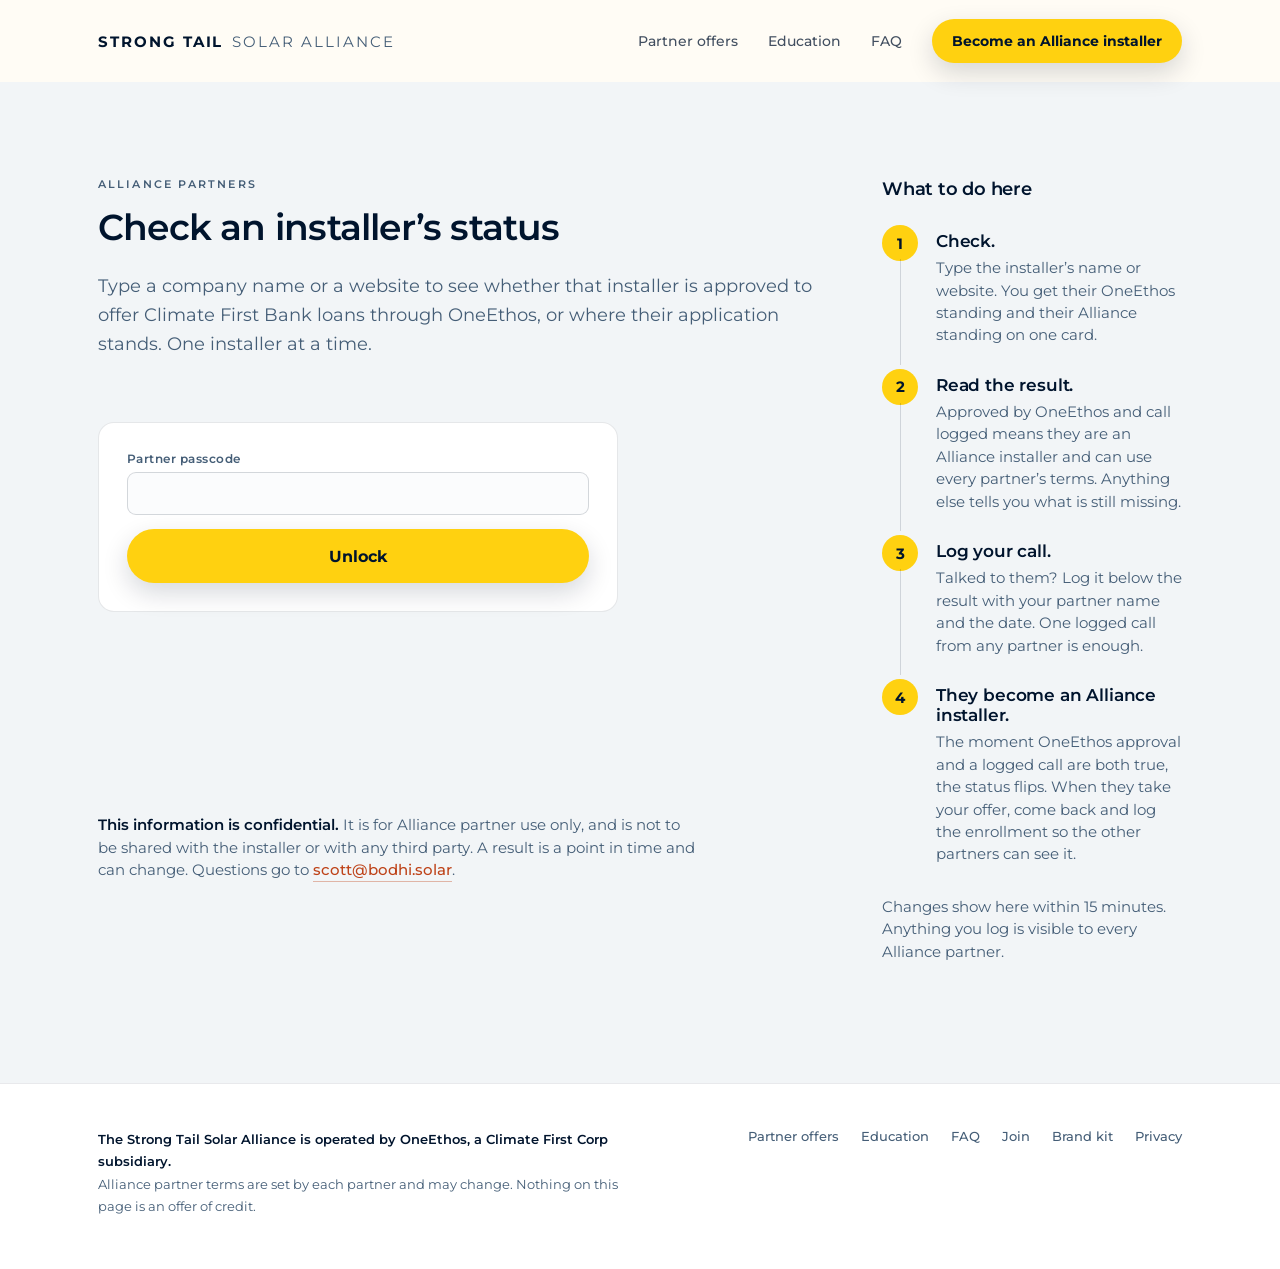
==== commit c7711a78: "The operator credit reads Climate First Corp" ====
--- a/installer-check/index.html
+++ b/installer-check/index.html
@@ -230,7 +230,7 @@
 
   <footer class="foot">
     <div class="wrap"><div class="row">
-      <p class="op"><b>The Strong Tail Solar Alliance is operated by OneEthos, a Climate First Bank Corp subsidiary.</b><br>
+      <p class="op"><b>The Strong Tail Solar Alliance is operated by OneEthos, a Climate First Corp subsidiary.</b><br>
       Alliance partner terms are set by each partner and may change. Nothing on this page is an
       offer of credit.</p>
       <nav class="links" aria-label="Footer">
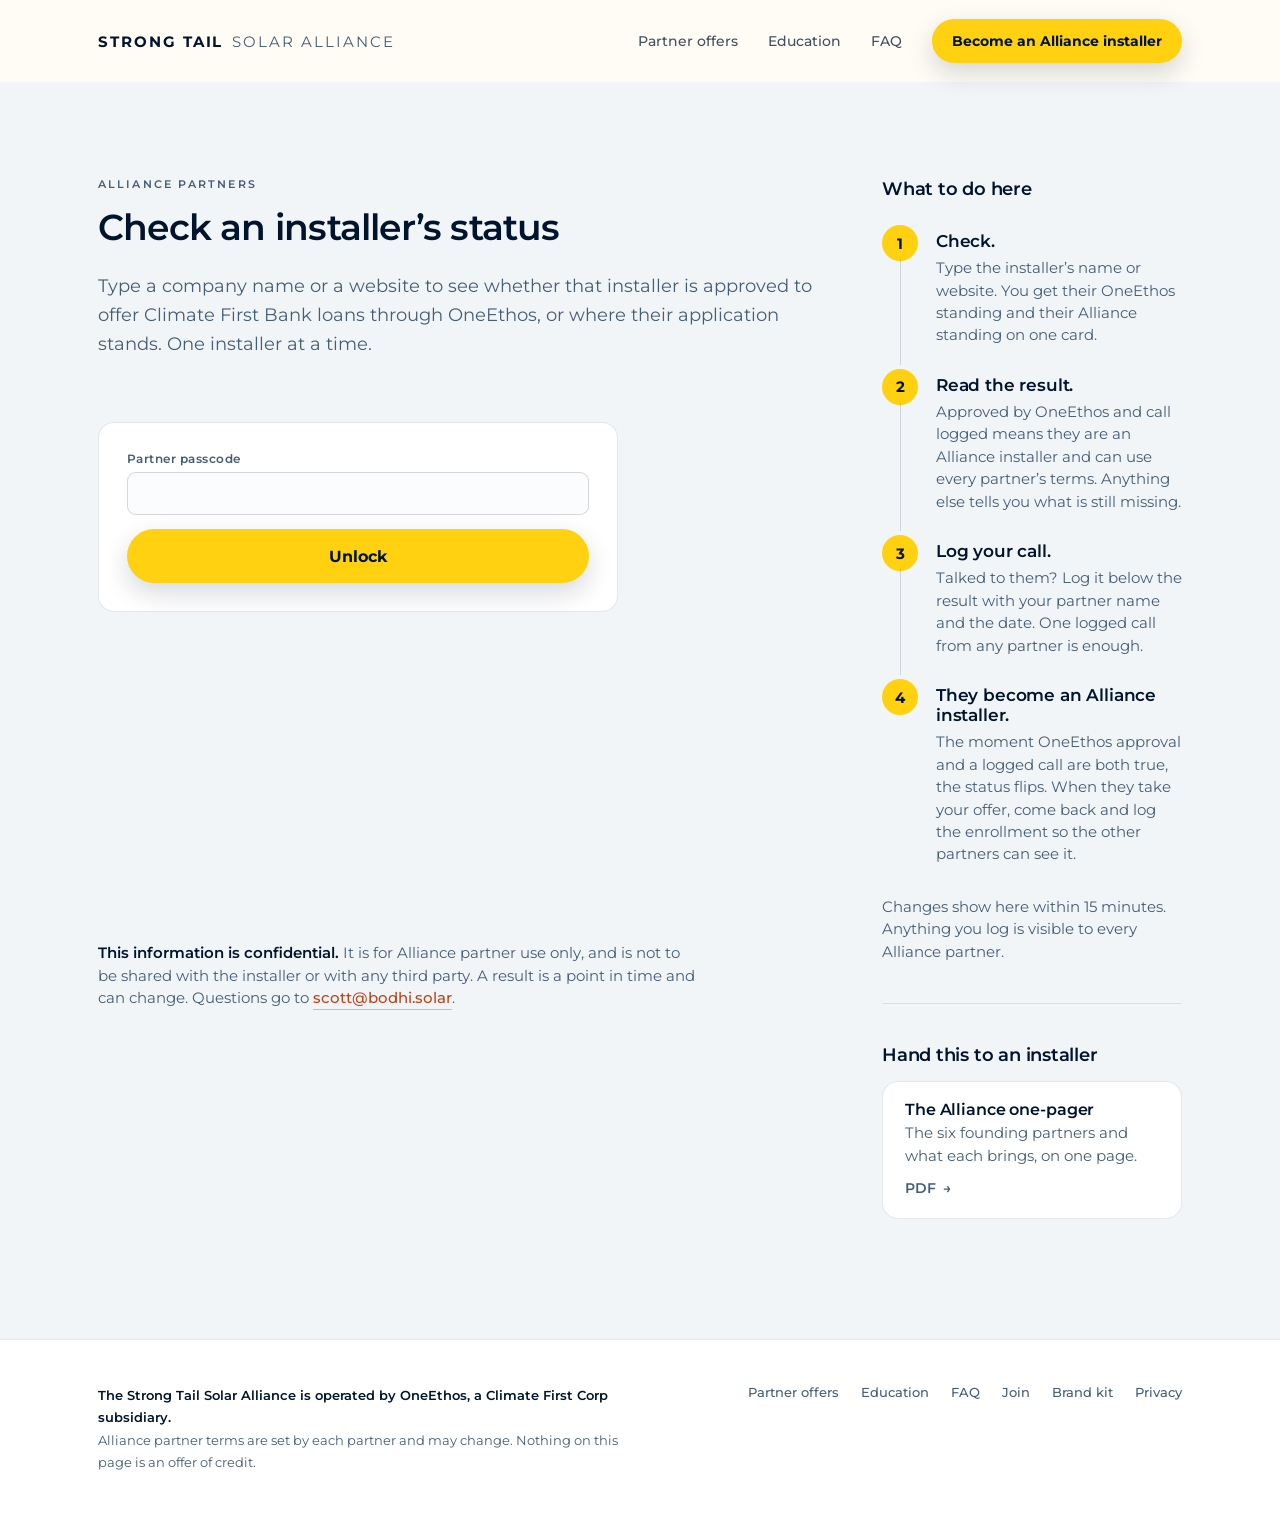
==== commit 582281af: "The one-pager download on the installer check page" ====
--- a/installer-check/index.html
+++ b/installer-check/index.html
@@ -204,6 +204,33 @@
         </ol>
         <p class="small ic-rail-note">Changes show here within 15 minutes. Anything you log is
         visible to every Alliance partner.</p>
+
+        <!-- The one-pager, in the rail rather than in col-a. The rail spans both
+             grid rows, so this is beside the intro and visible on load, where
+             col-b sits under the results and the log form. It is also an aside
+             of supporting material, and a download is not a step in "Check an
+             installer's status": putting it in col-a would interrupt gate,
+             search, results, log.
+
+             .kit-row and .kit-get are /kit/'s own download row. They carry no
+             /kit/-only ancestor, and the generated-block rule on that page is
+             scoped to that page, so this is reuse and not a copy. No file size
+             in the copy: /kit/ generates its sizes precisely so they cannot go
+             stale, and a number typed here is the one that would. -->
+        <div class="ic-sheet">
+        <p class="h3 h3--sm" id="ic-sheet-h">Hand this to an installer</p>
+        <ul class="kit-list" aria-labelledby="ic-sheet-h">
+          <li class="kit-row">
+            <div>
+              <p class="kit-name">The Alliance one-pager</p>
+              <p class="small">The six founding partners and what each brings, on one page.</p>
+            </div>
+            <div class="kit-get">
+              <a class="tlink" href="../assets/strong-tail-alliance-overview.pdf" download>PDF<span class="arw" aria-hidden="true">&rarr;</span></a>
+            </div>
+          </li>
+        </ul>
+        </div>
       </aside>
 
       <div class="col-b">
--- a/styles/site.css
+++ b/styles/site.css
@@ -1029,11 +1029,30 @@
 .sec--check .rail .h3--sm{margin:0 0 14px}
 .sec--check .steps-list{margin-top:var(--s4)}
 /* .steps-list's last item carries 22px of its own bottom padding, so this only
-   tops it up to the clearance a closing aside wants. */
+   tops it up to the clearance the block below it wants. It stopped being the
+   rail's closing element on 10 Sept 2026, when the one-pager went in under it. */
 .ic-rail-note{margin:8px 0 0;max-width:38ch}
 
+/* The one-pager download in the rail, added 10 Sept 2026.
+
+   The hairline and the space are load bearing. Without them the heading butts
+   straight onto .ic-rail-note, which then reads as this block's own standfirst
+   rather than as the steps' closing line. The rail has two subjects now, the
+   lookup and the sheet, and the rule is what says so.
+
+   .kit-row is a space-between flex row sized for /kit/'s full-width column and
+   the rail is 300px, so it stacks. That is the same treatment .kit-row already
+   takes at the 900px breakpoint below, not a second idea about what a download
+   row is. The heading takes .sec--check .rail .h3--sm's margin, like the steps
+   heading above it. */
+.ic-sheet{margin-top:var(--s5);padding-top:var(--s5);border-top:1px solid var(--rule-soft)}
+.sec--check .rail .kit-list{margin-top:6px}
+.sec--check .rail .kit-row{flex-direction:column;align-items:flex-start;gap:12px}
+
 /* =============================== brand kit ===============================
-   /kit/ only. Appended here rather than given its own stylesheet, following
+   /kit/, and .kit-list, .kit-row, .kit-name and .kit-get are also the download
+   row on /installer-check/ as of 10 Sept 2026. They carry no /kit/-only
+   ancestor selector, which is what made that reuse free; keep it that way. Appended here rather than given its own stylesheet, following
    the thanks-page band above and the installer-check block below it, and
    because /installer-check/ manages without one too. kit/crops/crops.css is
    the analogue of print/overview.css and is never served.
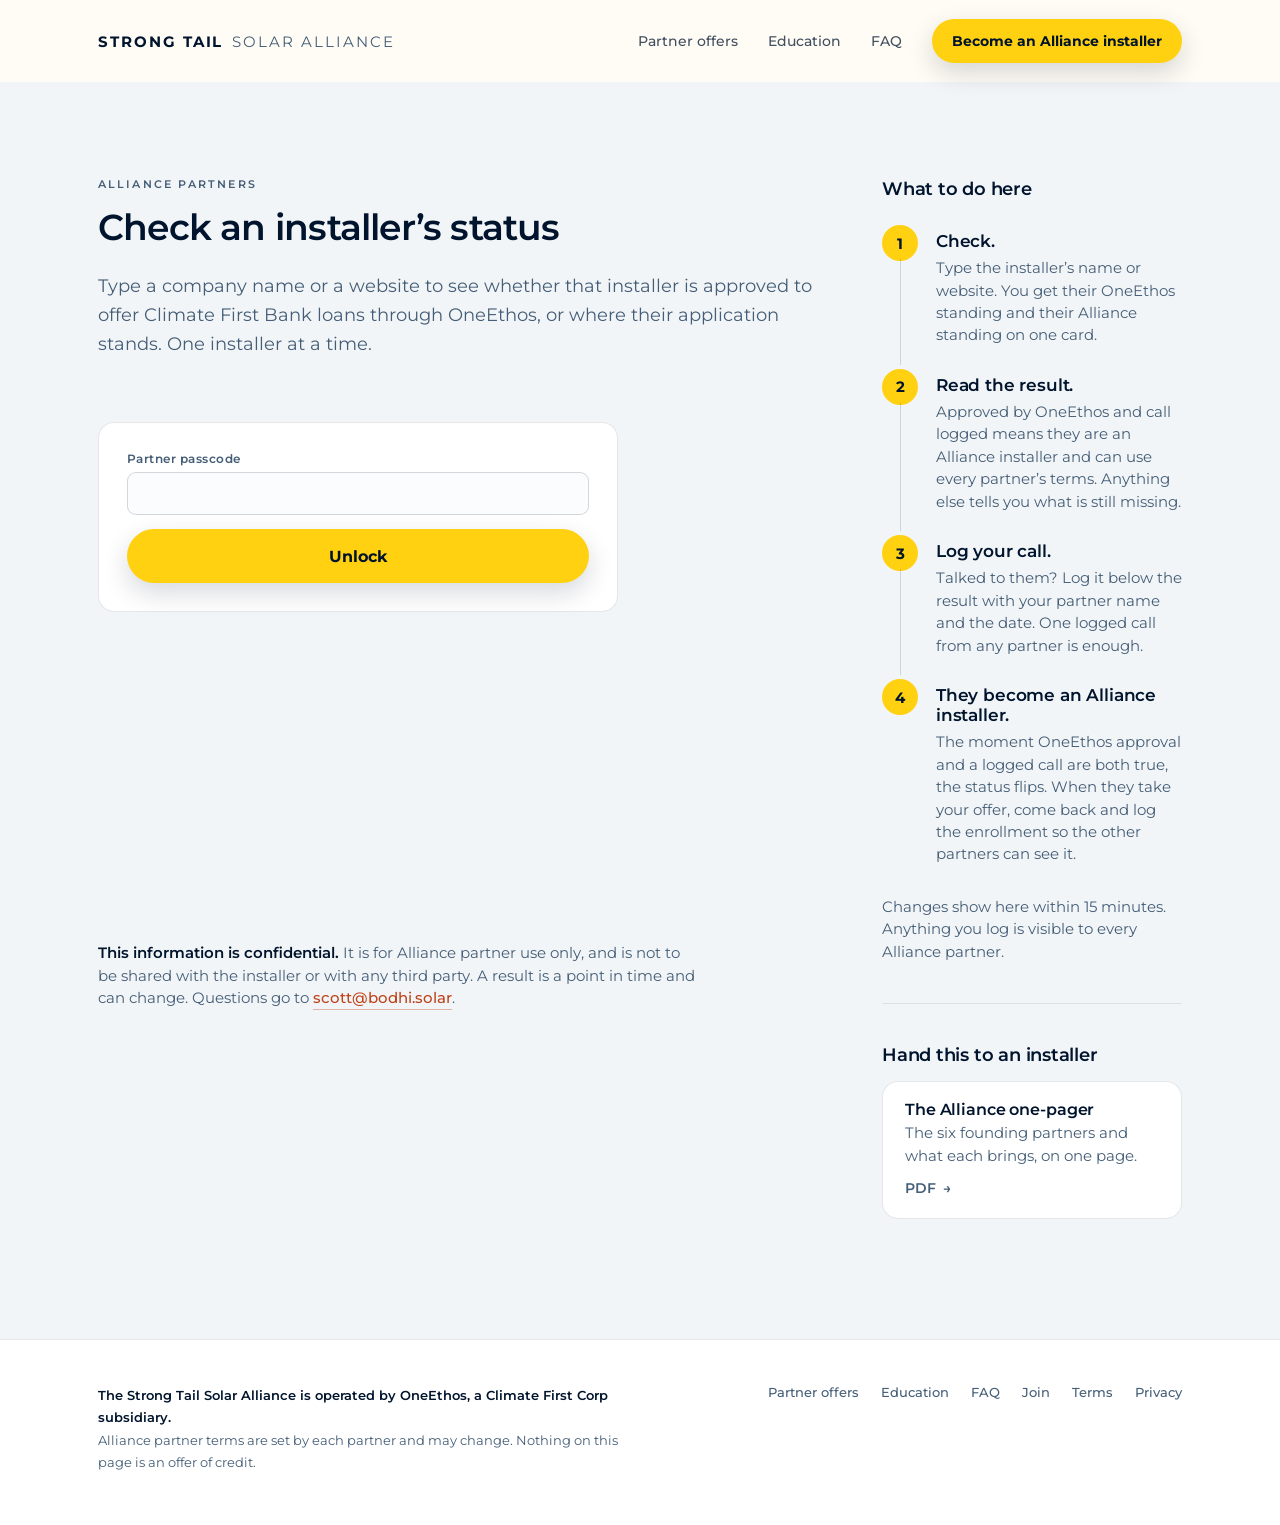
==== commit 147ebc63: "Terms of Use: a page of its own, linked from every footer" ====
--- a/installer-check/index.html
+++ b/installer-check/index.html
@@ -262,7 +262,7 @@
       offer of credit.</p>
       <nav class="links" aria-label="Footer">
         <a href="/#offers">Partner offers</a><a href="/#education">Education</a>
-        <a href="/#faq">FAQ</a><a href="/#join">Join</a><a href="/kit/">Brand kit</a>
+        <a href="/#faq">FAQ</a><a href="/#join">Join</a><a href="/terms/">Terms</a>
         <a href="https://www.oneethos.com/privacy-policy" target="_blank" rel="noopener">Privacy</a>
       </nav>
     </div></div>
--- a/styles/tokens.css
+++ b/styles/tokens.css
@@ -31,8 +31,12 @@
   --sky-angle:162deg;
   --grain:0.20; --font:'Montserrat',Arial,sans-serif;
   --gutter:48px; --maxw:1180px;
-  /* How far the thanks page's game card breaks up over the gradient band.
-     Overlap is this minus the intro line and its margin. */
-  --game-pull:200px;
+  /* How far the thanks page's game card breaks up over the gradient band. Since
+     10 Sept 2026 the card is the first thing in its band, so this IS the overlap
+     and nothing is subtracted from it. It read 200px when the caption sat above
+     the card and ate 93px of the pull; 107 is the overlap that arrangement
+     actually produced, measured at 1280px before the change. The 900px block in
+     site.css carries the matching 51px. */
+  --game-pull:107px;
   --s3:16px; --s4:24px; --s5:40px; --s6:64px; --s7:96px; --s8:120px;
 }
--- a/styles/site.css
+++ b/styles/site.css
@@ -90,12 +90,20 @@
 .wm-b{font-size:15px;font-weight:400;letter-spacing:.13em;color:var(--ink-soft)}
 
 /* =============================== hero ==================================== */
-.hero{min-height:636px;display:flex;align-items:center;padding:0;margin-top:-82px}
+/* .arrive is the /thanks/ arrival band, grouped with .hero rather than given its
+   own copies of these values. It was built as a clone of the landing CLOSING
+   band until 10 Sept 2026, which is why it was centred, sat on a 0.72 gradient
+   over a white ground, and took its height from its content. Every other page on
+   the site opens with this box instead, and Scott asked for the thank you page to
+   match. Grouped selectors, so nobody can retune the hero's proportions and leave
+   the thank you page behind. .arrive's own two rules are further down, with the
+   game band it has to reserve room for. */
+.hero,.arrive{min-height:636px;display:flex;align-items:center;padding:0;margin-top:-82px}
 .hero .wrap{width:100%;padding-top:200px;padding-bottom:52px}
-.hero .copy{max-width:700px}
-.hero .h1{margin:0 0 var(--s4)}
-.hero .lede{margin:0 0 36px}
-.hero .micro{margin:24px 0 0}
+.hero .copy,.arrive .copy{max-width:700px}
+.hero .h1,.arrive .h1{margin:0 0 var(--s4)}
+.hero .lede,.arrive .lede{margin:0 0 36px}
+.hero .micro,.arrive .micro{margin:24px 0 0}
 
 /* ============================ logo strip ================================= */
 .strip{padding:30px 0 34px}
@@ -246,11 +254,14 @@
   .join-grid{grid-template-columns:1fr;gap:36px}
 }
 @media (max-width:900px){
-  :root{--gutter:26px;--s7:64px;--s8:80px;--cx:180px;--cy:-70px;--r0:150px;--game-pull:170px}
+  :root{--gutter:26px;--s7:64px;--s8:80px;--cx:180px;--cy:-70px;--r0:150px;--game-pull:51px}
   .r1{--r:150px} .r2{--r:210px} .r3{--r:276px} .r4{--r:348px}
   .site-header .nav>a:not(.btn){display:none}
   .cta-long{display:none} .cta-short{display:inline}
   .hero{min-height:0} .hero .wrap{padding-top:170px;padding-bottom:128px}
+  /* .arrive keeps its own padding-bottom: that is the game card's room, and it
+     is already expressed in --game-pull, which this block retunes below. */
+  .arrive{min-height:0} .arrive .wrap{padding-top:140px}
   .horizon{bottom:22px}
   .checks{grid-template-columns:1fr}
 }
@@ -372,7 +383,29 @@
    Partner pages run a slightly smaller scale than the landing page, so the
    partner name does not out-shout the offer line directly beneath it.        */
 .h1--name{font-size:clamp(30px,3.2vw,42px)}
-.h2--tight{font-size:clamp(22px,2.2vw,29px)}
+/* Both section headings on a partner page, "The offer" and "Get set up with
+   [partner]", and they carry their own bottom margin because h1,h2,h3,h4,p
+   {margin:0} at the top of this file zeroes it.
+
+   Zero was wrong under "Get set up with [partner]": the next thing there is a
+   tinted card with a border and a shadow, so the heading sat flush against a
+   hard edge and read as the card's chrome rather than as its introduction. The
+   card's own 30px of padding cannot help, because that holds the form off the
+   border, not the border off the heading.
+
+   It is on the CLASS, not scoped to .col-b, which is the whole point. Spacing
+   only "Get set up with" left "The offer" at zero, and the mismatch was more
+   visible than the original problem: nothing about "The offer" had changed, but
+   next to a heading with air it read as newly cramped. Two headings at the same
+   level get the same space or the page looks broken in a way that is hard to
+   name. --s4 is the step .intro .h2 and .join-copy .h2 already take.
+
+   The 56px row-gap between .col-a and .col-b is deliberately NOT reduced to
+   absorb this. It is the only slack on the page, and spending it would leave
+   each heading equidistant between the block above and its own content, which
+   is what makes a heading stop reading as attached to what follows. The page
+   is 48px taller instead. That is the correct trade.                        */
+.h2--tight{font-size:clamp(22px,2.2vw,29px);margin:0 0 var(--s4)}
 .h3--sm{font-size:18px}
 
 /* ---- a band the video can break out of ---------------------------------- */
@@ -554,6 +587,47 @@
 .vid--stub{cursor:default}
 .vid--stub:hover{transform:none;box-shadow:0 16px 38px rgba(0,20,45,.16)}
 
+/* ---- the video lightbox --------------------------------------------------
+   Built by js/main.js on the first click of a partner video card, never by the
+   page. The card itself is a link to YouTube; this is the upgrade, so none of
+   these rules have anything to style until someone presses play.
+
+   The plate is sized off the VIEWPORT HEIGHT, not its width. The video is 9:16,
+   so height is what runs out first on every screen the site sees: deriving the
+   width from 86vh keeps the whole of a vertical video on screen and lets the
+   width fall where it must. The second half of the min() is the narrow-phone
+   case, where width binds first after the 24px gutter either side.
+
+   The backdrop is the same rgba(0,20,45) the card's own caption gradient uses,
+   so the overlay reads as the card enlarged rather than as new furniture. */
+.vlb{position:fixed;inset:0;z-index:200;display:flex;align-items:center;justify-content:center;
+  padding:24px;background:rgba(0,20,45,.86);animation:vlb-in .16s ease}
+/* The base reset carries no [hidden] rule and display:flex would beat one
+   anyway, so the closed state is set here or the overlay never goes away. */
+.vlb[hidden]{display:none}
+@keyframes vlb-in{from{opacity:0}to{opacity:1}}
+.vlb__frame{position:relative;width:min(calc(86vh * 9 / 16),calc(100vw - 48px));aspect-ratio:9/16;
+  border-radius:18px;overflow:hidden;background:#000;
+  border:1px solid rgba(255,255,255,.14);box-shadow:0 30px 80px rgba(0,20,45,.5)}
+.vlb__frame iframe{position:absolute;inset:0;width:100%;height:100%;border:0;display:block}
+/* Pinned to the viewport rather than to the plate: the plate's width changes with
+   the height of the screen, and a close control that moves around with it is one
+   the reader has to look for. */
+.vlb__x{position:absolute;top:16px;right:16px;width:44px;height:44px;border-radius:50%;
+  border:1px solid rgba(255,255,255,.22);background:rgba(255,255,255,.10);cursor:pointer;
+  padding:0;transition:background .18s ease}
+.vlb__x:hover{background:rgba(255,255,255,.20)}
+.vlb__x:focus-visible{outline:2px solid var(--on-dark);outline-offset:3px}
+/* Two bars crossed, the same geometric primitives the rest of the site draws
+   with. No icon set: see docs-internal/CLAUDE.md rule 2. */
+.vlb__x::before,.vlb__x::after{content:"";position:absolute;left:50%;top:50%;
+  width:17px;height:1.5px;background:var(--on-dark);border-radius:1px}
+.vlb__x::before{transform:translate(-50%,-50%) rotate(45deg)}
+.vlb__x::after{transform:translate(-50%,-50%) rotate(-45deg)}
+/* Hold the page still behind the dialog. Paired with the class js/main.js sets;
+   changing either name means changing both. */
+html.vlb-open{overflow:hidden}
+
 /* ---- clickable card surfaces --------------------------------------------
    The offer card promised a click it did not deliver. `.card` already carries
    cursor:pointer and position:relative, but the overlay that makes the whole
@@ -699,21 +773,21 @@
    the corner clip are new.
    =========================================================================== */
 
-/* The arrival band carries a heading and two lines, about 212px of content, and
-   .close's 520px min-height was padding that out with 308px of slack. That is
-   right for the landing page, where the band closes a long argument, and wrong
-   here, where it pushed the game most of a screen down. Height comes from the
-   content now.
-
-   Scoped to this page: the landing page's closing band uses the same three
-   classes and must not move. Padding stays on the token scale so it still
-   shrinks at the mobile breakpoint, where --s7 drops to 64. */
-.close--thanks{
-  min-height:0;align-items:flex-start;
-  padding-top:var(--s7);
-  /* Room for the card to break up into. See --game-pull below: it is that
-     distance plus the gap, so the intro line always clears the hero copy by
-     40px whatever either band's content does. */
+/* The arrival band's own two rules. Everything else about its box is shared with
+   .hero, up in the hero block.
+
+   128px on top is .ident's number, not .hero's 200px: the landing hero's extra
+   top padding is tuned around a three-line lede and a horizon rule, and this band
+   has neither. A partner identity band carries about the same mass of copy and
+   sits at 128.
+
+   The bottom is the game card's room, and it stays expressed in --game-pull
+   because it is the other half of .sec--game .wrap's negative margin. Change one
+   without the other and the card lands on the micro line. The +40px is the
+   clearance between them. */
+.arrive .wrap{
+  width:100%;
+  padding-top:128px;
   padding-bottom:calc(var(--game-pull) + 40px);
 }
 
@@ -724,14 +798,20 @@
    The band's content breaks up out of it and over the gradient above, the same
    move .vidwrap makes on a partner page. Two things that needs. overflow must
    go visible, because .sec clips by default and would cut the card off at the
-   boundary. And the band above has to reserve the room, which .close--thanks
-   does off the same variable, or the card lands on the hero's own copy.
+   boundary. And the band above has to reserve the room, which .arrive .wrap
+   does off the same variable, or the card lands on the band's own copy.
 
    --game-pull is the whole mechanism, so it is the only number to change. The
    background does NOT move with it: the tint still starts at the section's own
    top edge, which is exactly what makes the boundary cut across the card
-   instead of just sliding down. Overlap works out as --game-pull minus the
-   intro line and its 40px margin. */
+   instead of just sliding down.
+
+   Since 10 Sept 2026 the card is the wrap's first child, so --game-pull IS the
+   overlap and nothing has to be subtracted from it. It used to be the pull minus
+   the caption and its 40px margin, because the caption sat above the card; the
+   caption is below it now. The values were reset to the overlap the old
+   arrangement actually produced, measured rather than recomputed: 107px at
+   1280 and 51px at 390. */
 .sec--game{
   background:var(--tint);
   padding:0 0 var(--s7);
@@ -746,15 +826,19 @@
 .sec--game .wrap{margin-top:calc(-1 * var(--game-pull))}
 
 .game-lede{
-  font-size:16px;max-width:54ch;margin:0 auto var(--s5);
-  text-align:center;
-  /* --ink, not --ink-soft. Breaking the band up moved this line off the tint
-     and onto the gradient, where --ink-soft measures 3.55:1 against the painted
-     background and fails AA: it sits lower in the band than the hero copy does,
-     so it lands on the most saturated part rather than the 3.89-4.38 range
-     tokens.css documents as the accepted exception. --ink measures 9.74:1 in
-     the same place. Measured, not estimated. */
-  color:var(--ink);
+  font-size:16px;
+  /* 880px and left ranged, matching .game-card, so the caption starts on the
+     card's own left edge rather than floating centred beneath it. The band above
+     is left ranged now and a centred caption was the last centred text on the
+     page. Below the card since 10 Sept 2026, so the margin is on top.  */
+  max-width:880px;margin:var(--s5) auto 0;
+  /* --ink-soft, restored 10 Sept 2026, and the reason it was ever --ink matters
+     more than the value. Breaking the band up had put this line ON the gradient,
+     where --ink-soft measures 3.55:1 and fails AA, so it was darkened to --ink at
+     9.74:1. Moving it below the card puts it back on the tint, where --ink-soft
+     is 6.15:1 and is what every other secondary line on the site uses. If this
+     line is ever moved back above the card, it has to go back to --ink with it. */
+  color:var(--ink-soft);
 }
 
 .game-card{
@@ -796,13 +880,6 @@
 .game-cta .arw{display:inline-block;margin-left:7px;transition:transform .18s ease}
 .game-card:hover .game-cta,.game-card:focus-visible .game-cta{color:var(--accent-text)}
 .game-card:hover .game-cta .arw,.game-card:focus-visible .game-cta .arw{transform:translateX(5px)}
-
-/* The sentence and its link now share one line, so this paragraph needs a
-   wider measure than .close-sub's 40em: it wants 826px and 40em caps it at 700,
-   which broke the link across two lines mid-phrase. 50em holds it on one line
-   down to about 940px of viewport, and it wraps naturally below that. Still
-   well inside the 1084px the band has to give. */
-.close-act{max-width:50em}
 
 /* A .tlink set inline mid-sentence rather than on its own line. Its own rule
    pins 14px, which reads as a typo next to .lede's 17.5px, so the size and
@@ -880,29 +957,6 @@
    the same thing 100px away and read as a stutter. */
 .ic-foot b{color:var(--ink);font-weight:600}
 
-/* The arrival band now has the landing closing band's full shape, heading, lede,
-   button, using the same three classes it already carried. The button needs no
-   rule of its own beyond the gaps, and the gaps are asymmetric on purpose.
-
-   Nothing on top, so .close-sub's own 40px bottom margin stands: the sentence
-   above ends "Or, skip the wait and book a time that works for you", so the
-   button is that sentence's button and belongs with it. Heading, sentence and
-   button are one group.
-
-   Below it, the reason is the shadow rather than the arithmetic. .btn carries
-   `box-shadow:0 10px 26px`, which paints about 36px past the pill's bottom edge,
-   so a 64px margin leaves under 30px of clear ground and the OneEthos line reads
-   as crowded even though nothing is close to touching it. 88px measured is about
-   52px seen, which is what makes the aside below read as separate rather than as
-   a caption on the CTA. Judge this one rendered, not in the stylesheet.
-
-   Composed from two tokens rather than written as --s7, and not because 88 was
-   wanted over 96. --s7 drops to 64 at the 900px breakpoint, where --s6 and --s4
-   do not, so --s7 would have quietly restored the exact crowding on every phone.
-   The shadow is 36px at every width, so the clearance it has to cover cannot be
-   one of the tokens that compresses. */
-.close-book{margin:0 0 calc(var(--s6) + var(--s4))}
-
 /* The label narrows to "Book a call with <partner>", and the longest name in the
    roster makes that 34 characters, which will not fit one line inside the 26px
    gutters at 320px. .btn is inline-flex so the text wraps on its own; these
@@ -910,7 +964,7 @@
    spilling out of a fixed 54px box. A one-line label is pixel-identical to every
    other button on the site: 19px of line plus 28px of padding is 47, and
    .btn--lg's min-height of 54 still wins. */
-.close--thanks .btn--lg{padding-top:14px;padding-bottom:14px;max-width:100%;text-align:center}
+.arrive .btn--lg{padding-top:14px;padding-bottom:14px;max-width:100%;text-align:center}
 
 /* ---- the Alliance half, added 3 Sep 2026 --------------------------------
    The card gains two lines and the page gains a log form and a rail. Every
@@ -1117,3 +1171,164 @@
   .kit-demo,.kit-rules{grid-template-columns:1fr}
   .kit-swatch{grid-template-columns:repeat(2,1fr)}
 }
+
+/* ====================== homepage welcome video ============================
+   The welcome video: a muted loop in the rail beside the Compact, and a pill
+   in the hero that opens the same video with sound in the shared .vlb
+   lightbox below.
+
+   NOT named .vid. That class is the partner detail pages' video card (see the
+   block above): a light gradient plate with a border, a hover lift and
+   cursor:pointer, built for a white page. One stylesheet serves every page
+   here, so reusing the name would drag all of that into a dark band. .wvid is
+   its own thing and shares nothing but the aspect ratio.
+
+   Likewise .col-main and .col-rail rather than the .main and .rail the brief
+   asked for: .rail is already global and carries grid placement plus an
+   order and a max-width below 1000px, and .main collides with the <main>
+   landmark. The names follow the .col-a / .col-b pair already on partner
+   pages.                                                                   */
+
+/* ---- the split: intro runs wide, Compact and video share the row below --- */
+/* 940 rather than the 820 above, so the H2 sets in two lines at 1440 instead
+   of stacking into a narrow column beside nothing. */
+.compact .intro{max-width:940px}
+.compact .intro .lede{max-width:none}
+.compact .cols{display:flex;gap:60px;align-items:flex-start}
+.compact .col-main{flex:1 1 auto;min-width:0}
+/* 340 rather than the brief's 280, Scott's call of 15 Sept 2026: at 280 the video
+   read as small beside five commitments. 340 is the width at which a 9:16 video
+   stands exactly as tall as .pact, so its bottom edge lands on the last Compact
+   rule, and it costs the Compact column only 60px. Taller means wider here, so
+   this is not a free dial: matching the label as well would take another 40px off
+   the claims, and much past this the sticky rail stops fitting a laptop viewport
+   (340 needs 708px of it, counting the offset below).
+
+   top:104px is 68px of stuck header plus 36px of air. THREE COUPLED NUMBERS:
+   the 68px is .site-header.stuck above, reached via the `scrollY > 420`
+   threshold in js/main.js. Change any one and this goes silently wrong, the
+   same contract the header block already warns about. */
+.compact .col-rail{flex:0 0 340px;position:sticky;top:104px}
+/* The column is the measure now, not the 860 set above. */
+.compact .pact{max-width:none}
+
+/* ---- the rail video ------------------------------------------------------ */
+.wvid{position:relative;width:100%;aspect-ratio:9/16;background:#000;overflow:hidden;
+  border-radius:16px;box-shadow:0 22px 54px rgba(0,0,0,.42)}
+.wvid .wvid__poster,.wvid iframe{position:absolute;inset:0;width:100%;height:100%;display:block;border:0}
+.wvid .wvid__poster{object-fit:cover;z-index:1;transition:opacity .4s ease}
+.wvid.is-live .wvid__poster{opacity:0}
+/* NO PILLARBOX, AND NO CROP NEEDED. The brief specified an oversized iframe,
+   316% wide pulled left by 108%, on the theory that a 9:16 video inside YouTube's
+   player sits in a centred region with black bars either side. Measured 15 Sept
+   2026 and that is not what happens: give the player a 9:16 BOX and the video
+   fills it exactly, 340x604 in a 340x604 frame, left edge at 0. The bars appear
+   when the player is 16:9, not when the video is.
+
+   Dropping the crop is not just simpler, it fixes a real artifact. Oversized, the
+   player was 1074px wide behind a 340px window, so anything YouTube draws near the
+   player edges, the video title especially, slid into view at the bottom left.
+   pointer-events:none stays: the iframe is decoration, the unmute button is the
+   only control here and clicking the card opens the lightbox, which is where the
+   real controls live. */
+.wvid iframe{width:100%;height:100%;left:0;pointer-events:none;z-index:0}
+/* One control, two hosts: the homepage rail and every partner card. It is
+   positioned against .wvid or .vidwrap, both of which are position:relative. */
+.vsound{position:absolute;right:14px;bottom:14px;z-index:4;display:inline-flex;align-items:center;
+  gap:7px;height:30px;padding:0 12px;border-radius:999px;font-family:var(--font);font-size:11.5px;
+  font-weight:600;letter-spacing:.03em;color:#fff;background:rgba(0,20,45,.55);
+  border:1px solid rgba(255,255,255,.26);
+  -webkit-backdrop-filter:blur(8px);backdrop-filter:blur(8px);cursor:pointer}
+.vsound svg{width:11px;height:11px;fill:#fff}
+.vsound:hover{background:rgba(0,20,45,.72)}
+.vsound:focus-visible{outline:2px solid var(--on-dark);outline-offset:2px}
+
+/* ---- partner cards play too -----------------------------------------------
+   Added 15 Sept 2026, Scott's call: every video on the site autoplays muted
+   with an unmute button, so a partner card is no longer a still poster.
+
+   The card stays an ANCHOR underneath all of this. The iframe is injected
+   inside it, the poster and the play mark fade out, and js/main.js hangs the
+   unmute button off .vidwrap beside it, because a button inside an anchor is
+   invalid markup. No JavaScript and the card is exactly what it was: a poster,
+   a play mark and a link that reaches the video. */
+.vidwrap{position:relative}
+.vid img{transition:opacity .4s ease}
+.vid.is-live img,.vid.is-live .play{opacity:0}
+.vid .play{transition:opacity .4s ease;z-index:2}
+.vid .cap{z-index:2}
+/* A plain 9:16 box, same as the rail; see the note there for why there is no crop. */
+.vid iframe{position:absolute;inset:0;width:100%;height:100%;border:0;display:block;
+  pointer-events:none;z-index:0}
+/* Top right on a partner card, because the bottom belongs to .cap: the speaker's
+   name and line sit there and the button was landing on top of them. The homepage
+   rail carries no caption, so it keeps the bottom corner. The burned-in wordmark
+   in the footage is top LEFT, so this corner is the one free spot. */
+.vidwrap .vsound{top:14px;bottom:auto}
+
+/* ---- the hero pill ------------------------------------------------------- */
+.hero-actions{display:flex;align-items:center;gap:22px;flex-wrap:wrap}
+/* Clear glass with no outline ring, matching the hero button treatment. No
+   accent bar, tick or rule anywhere near the H1. */
+.playpill{display:inline-flex;align-items:center;gap:13px;padding:7px 20px 7px 8px;border-radius:999px;
+  font-family:var(--font);color:var(--ink);cursor:pointer;
+  background:rgba(255,255,255,.42);border:1px solid rgba(255,255,255,.75);
+  -webkit-backdrop-filter:blur(10px);backdrop-filter:blur(10px);
+  transition:background .18s ease,transform .18s ease}
+.playpill:hover{background:rgba(255,255,255,.66);transform:translateY(-1px)}
+.playpill:focus-visible{outline:2px solid var(--ink);outline-offset:3px}
+.playpill .disc{flex:0 0 40px;width:40px;height:40px;border-radius:50%;background:var(--ink);
+  display:flex;align-items:center;justify-content:center}
+.playpill .disc svg{width:13px;height:13px;fill:#fff;margin-left:2px}
+.playpill .t{text-align:left}
+.playpill .t1{display:block;font-size:14px;font-weight:600;line-height:1.2;letter-spacing:-.005em}
+.playpill .t2{display:block;font-size:11.5px;font-weight:500;line-height:1;letter-spacing:.04em;
+  color:var(--ink-soft);margin-top:4px}
+
+/* ---- stacking ------------------------------------------------------------
+   1080, raised from 900 when the rail went to 340 on 15 Sept 2026. The wider
+   rail takes its width out of the Compact: at a 960 viewport the claims were
+   down to 464px and every one of them wrapped to two lines, which is the wall
+   of type this layout exists to avoid. 1080 keeps the column at 585 or better
+   whenever the two sit side by side, and it is a breakpoint site.css already
+   uses rather than a new one.
+
+   DOM order puts the rail second, so it is pulled ABOVE the Compact here: the
+   video reads as a break mid-scroll rather than an afterthought below five
+   commitments. */
+@media (max-width:1080px){
+  .compact .cols{display:flex;flex-direction:column}
+  .compact .col-main{order:2}
+  .compact .col-rail{order:1;position:static;flex:none;width:100%;max-width:340px;
+    margin:0 auto var(--s6)}
+}
+
+/* ====================== terms of use (/terms/) ============================
+   Almost nothing, on purpose. The page is BUILD-SPEC's "the same components on
+   the white ground with a narrower measure": .offer-body and .offer-list carry
+   every paragraph and list, at the same 62ch the partner pages use, and the 18
+   section headings are .h2--tight. Nothing here describes what a paragraph
+   looks like; if a rule below starts to, the page has drifted off the kit.
+
+   Four rules, and each exists because a global does not reach this page:
+
+   h1,h2,h3,h4,p{margin:0} at the top of this file means an unclassed element
+   has no spacing at all, so the headings need theirs, and .h2--tight only sets
+   a bottom margin. The space BETWEEN sections has to come from somewhere.
+
+   .know li strong is scoped to .know, so the bold lead-ins this document uses,
+   "Governing law.", "Each Alliance partner sets its own terms.", would render
+   at body weight here without the last rule.                                */
+.terms-page .intro{max-width:62ch}
+.terms-page .intro .h1{margin:0 0 var(--s3)}
+.terms{max-width:62ch}
+/* One measure, set once here, and every heading, paragraph and list inside
+   inherits it. That is 657px rather than the 698px .offer-body reaches on a
+   partner page, because ch resolves against this container's 16px and against
+   the paragraph's own 17px there. The narrower column is the right end of that
+   range for eighteen sections of legal prose, and it keeps the headings on the
+   same left-to-right measure as the text under them, which they would not be if
+   they ran the full width of .wrap. */
+.terms h2{margin:var(--s6) 0 var(--s4)}
+.terms h2:first-child{margin-top:0}
+.terms strong{color:var(--ink);font-weight:600}
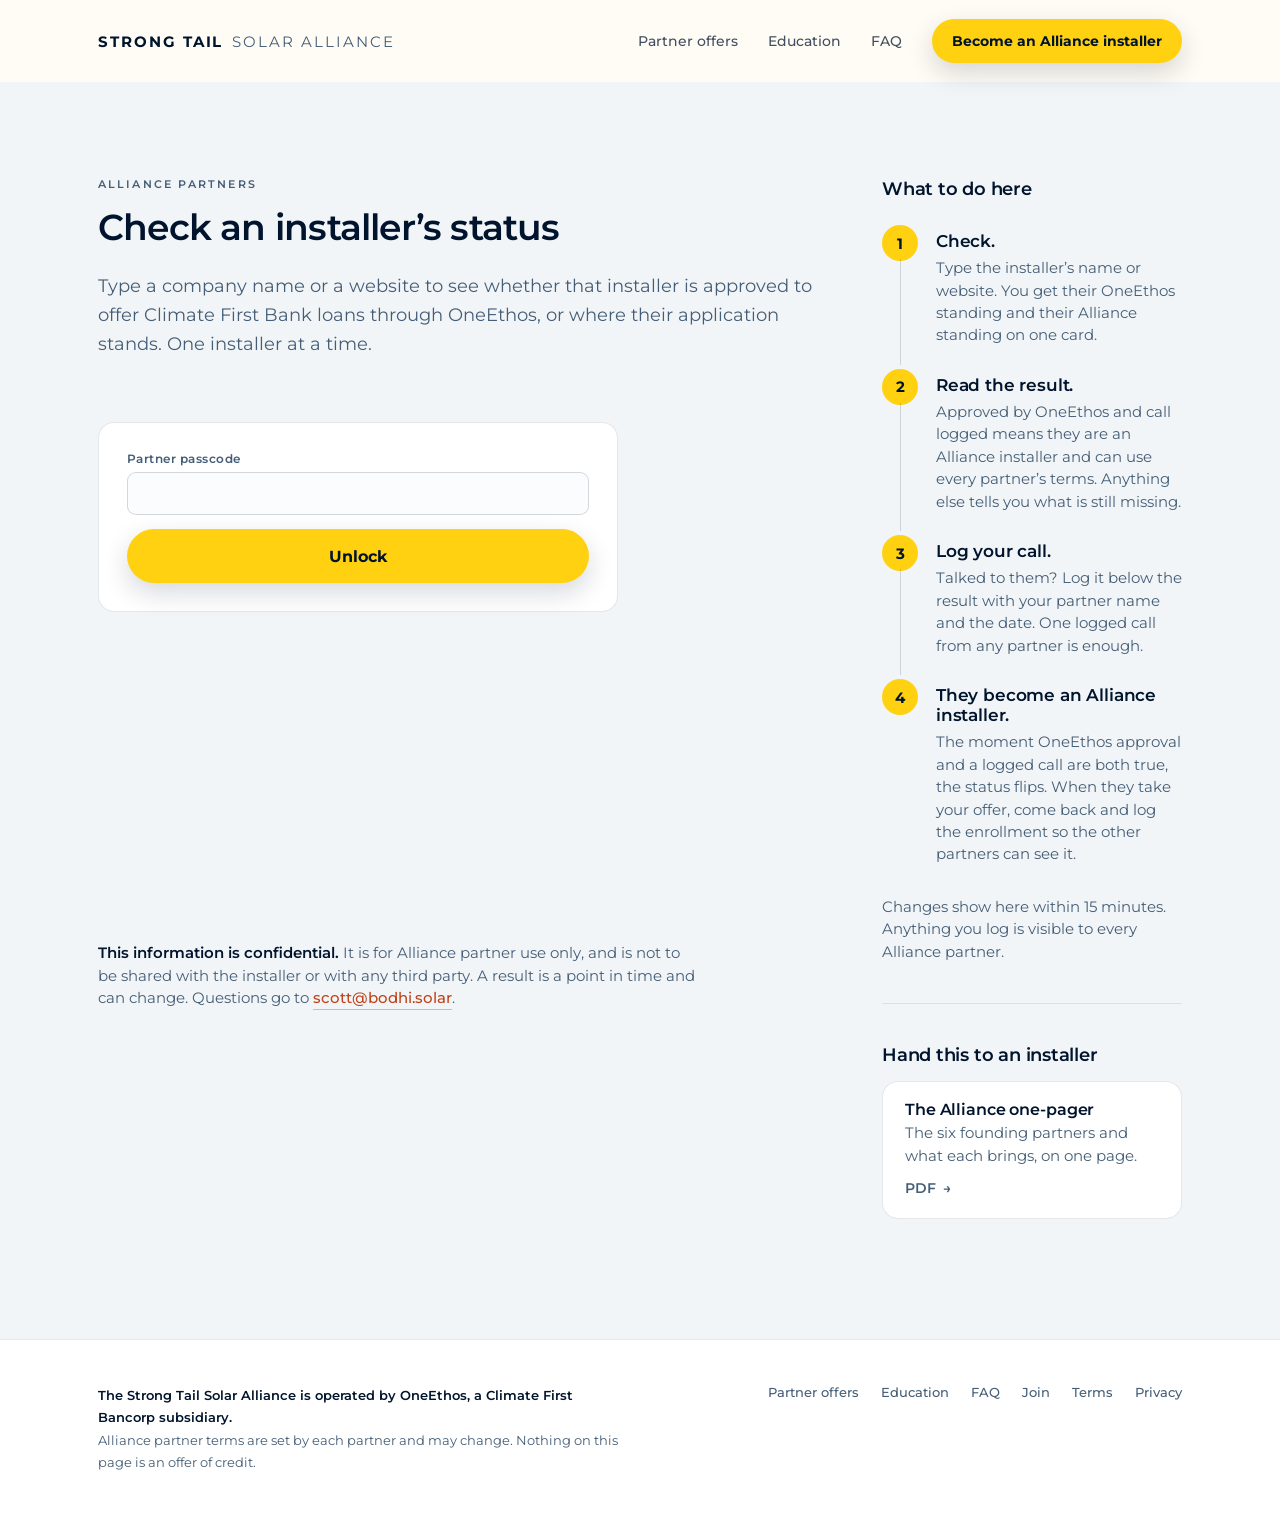
==== commit 42fbdb4b: "Operator credit: Climate First Corp becomes Climate First Bancorp" ====
--- a/installer-check/index.html
+++ b/installer-check/index.html
@@ -101,10 +101,12 @@
 
       <div class="ic-results" id="ic-results" aria-live="polite"></div>
 
-      <!-- Shown by js/installer-check.js only when a search returned exactly
-           ONE result that carries an Alliance record id. With five results
-           there is no single row to log against, and the doc says "shown under
-           a result", singular.
+      <!-- Shown by js/installer-check.js when a search returned exactly ONE
+           result that carries an Alliance record id, and from 16 Sept 2026 also
+           when the reader PICKS one out of several with the button on its card.
+           Before that the only instruction was "narrow to one installer", which
+           meant retyping the query; everyone's instinct was to click the right
+           row, and clicking did nothing.
 
            Every control here is the existing kit: .field with a label, and the
            standard pill. The two selects are the first on this site and inherit
@@ -112,6 +114,12 @@
            block at the end of site.css describes what any of them look like. -->
       <form class="form ic-form ic-log" id="ic-log" hidden novalidate>
         <p class="fh">Log a call or an enrollment</p>
+        <!-- Which installer this will be written against. Empty and hidden when
+             there was only one result, where the form sits under the single card
+             and the answer is already on screen. Filled when one was picked out
+             of several, where leaving it implicit would be a way to log against
+             the wrong company. -->
+        <p class="small ic-log-for" id="ic-log-for" hidden></p>
 
         <!-- Checkboxes, not a select, because a call that ends in an
              enrollment is the common case and used to cost two submissions.
@@ -150,8 +158,16 @@
                  Other is dropped from the list as soon as Enrollment is ticked,
                  because Activated is a six-option multi-select and the Worker
                  sends typecast:false. -->
-            <label for="ic-partner">Your company</label>
+            <!-- "Alliance partner", not "Your company". One select feeds two
+                 different Airtable fields: Intro call by, which is who made the
+                 call, and Activated, which is the offer the installer took up.
+                 "Your company" reads as metadata about the submitter, so
+                 choosing Damaris to log an enrollment and then finding Damaris
+                 under Activated came as a surprise. The label stays fixed
+                 because both boxes can be ticked; the hint below moves instead. -->
+            <label for="ic-partner">Alliance partner</label>
             <select id="ic-partner" name="partner"></select>
+            <p class="note-sm ic-hint" id="ic-partner-hint"></p>
           </div>
           <div class="field">
             <label for="ic-date">Date</label>
@@ -257,7 +273,7 @@
 
   <footer class="foot">
     <div class="wrap"><div class="row">
-      <p class="op"><b>The Strong Tail Solar Alliance is operated by OneEthos, a Climate First Corp subsidiary.</b><br>
+      <p class="op"><b>The Strong Tail Solar Alliance is operated by OneEthos, a Climate First Bancorp subsidiary.</b><br>
       Alliance partner terms are set by each partner and may change. Nothing on this page is an
       offer of credit.</p>
       <nav class="links" aria-label="Footer">
--- a/styles/site.css
+++ b/styles/site.css
@@ -652,6 +652,13 @@
    exist. */
 .card--edu{cursor:auto}
 
+/* A recorded session can carry a secondary link beside its button, today the
+   Post-ITC playbook PDF. It is a .tlink for the type, but .card .tlink::after
+   above would stretch it over the whole card and swallow clicks on the button,
+   so the overlay is switched off here. Same reasoning as the cursor rule. */
+.card--edu .card-cta{display:flex;flex-wrap:wrap;align-items:center;gap:12px 18px}
+.card--edu .tlink::after{content:none}
+
 /* ---- HubSpot v4 forms ----------------------------------------------------
    The embed is HubSpot's "developer" variant: it fetches server-rendered HTML
    and injects it with innerHTML, so this is ordinary CSS reaching ordinary
@@ -986,10 +993,18 @@
    with more than one result: each card's dl is its own grid, so with auto a card
    carrying no Enrolled row gets a narrower label column than the card above it,
    and five stacked cards get five different value-column edges. Ragged left
-   edges are precisely what destroys a skim. 76px covers the longest label,
-   ONEETHOS, at .eyebrow's 10.5px and .20em tracking. If a longer label is ever
-   added, measure it and move this number. */
-.ic-facts{display:grid;grid-template-columns:76px minmax(0,1fr);
+   edges are precisely what destroys a skim. 79px covers the longest label,
+   ACTIVATED, at .eyebrow's 10.5px and .20em tracking. If a longer label is ever
+   added, measure it and move this number.
+
+   It was 76px for ONEETHOS until 22 Sept 2026, when ACTIVATED arrived and
+   ENROLLED became ACTIVITY. Measured rather than guessed, and the arithmetic is
+   written down so the next person does not have to rediscover it: a rendered
+   .eyebrow box is 2.1px wider than its glyphs, because letter-spacing is added
+   after the LAST character too. ONEETHOS measures 78.5 and needs 76.4, which is
+   where the old number came from. ACTIVATED measures 80.31 and needs 78.21.
+   Measure the box, subtract 2.1, round up. */
+.ic-facts{display:grid;grid-template-columns:79px minmax(0,1fr);
   column-gap:14px;row-gap:5px;margin:8px 0 0}
 /* Optical, not arithmetic. A 10.5px cap-height label against a 14.5px value
    sits visibly high on the shared grid row. Judge this rendered. */
@@ -1010,6 +1025,18 @@
 
 /* Inside its own dd now, so the grid owns the spacing. */
 .ic-acts{list-style:none;margin:0;padding:0}
+
+/* An enrollment's details, under its entry rather than beside it: it is a
+   sentence somebody typed, where everything else on this card is a name, a
+   status or a date, and running it on the same line would read as part of the
+   entry instead of a note about it.
+
+   It CANNOT borrow .note-sm, which is the fine print this size belongs to: that
+   rule is scoped `.form .note-sm` and a result card is not in a form. So the
+   scale is restated here rather than invented, and must stay in step with it.
+   Not a fourth type size, the third one reached from the wrong side of a
+   selector. Colour comes from the .small on the <li>. */
+.ic-detail{display:block;margin:2px 0 0;font-size:12.5px;line-height:1.55}
 
 @media (max-width:400px){
   /* Below this the value column is under 130px and a status wraps to four
@@ -1277,13 +1304,31 @@
   transition:background .18s ease,transform .18s ease}
 .playpill:hover{background:rgba(255,255,255,.66);transform:translateY(-1px)}
 .playpill:focus-visible{outline:2px solid var(--ink);outline-offset:3px}
-.playpill .disc{flex:0 0 40px;width:40px;height:40px;border-radius:50%;background:var(--ink);
+/* Frosted glass, Scott's call on 16 Sept 2026. The disc is a lighter pane of the
+   same glass the pill is made of, .78 against the pill's .42, and the triangle
+   is --ink on top of it.
+
+   This block used to say a white disc was tested and rejected, because at the
+   time it was tested it carried a WHITE triangle: disc and pill both read as
+   glass at about 1.2:1, and with nothing dark inside it the control stopped
+   announcing itself. Inverting the triangle is what makes the pale disc work.
+   --ink on rgba(255,255,255,.78) over the hero gradient measures better than
+   14:1, far past the 3:1 a UI graphic needs and better than the 6.7:1 the white
+   triangle had inside the --ink-soft disc. The mark carries the contrast now and
+   the disc carries none, which is the point: it is quieter beside the yellow CTA
+   without becoming invisible.
+
+   The disc is still a whole step lighter than the pill, so the circle has an
+   edge of its own and does not need a border to be seen. */
+.playpill .disc{flex:0 0 40px;width:40px;height:40px;border-radius:50%;
+  background:rgba(255,255,255,.78);
   display:flex;align-items:center;justify-content:center}
-.playpill .disc svg{width:13px;height:13px;fill:#fff;margin-left:2px}
+.playpill .disc svg{width:13px;height:13px;fill:var(--ink);margin-left:2px}
 .playpill .t{text-align:left}
+/* One line, since the duration came out of the pill on 15 Sept 2026. The .t2
+   rule that styled "1 MIN 30 SEC" went with it rather than being left behind as
+   a rule nothing selects. The rail button still carries its own "Unmute · 1:30". */
 .playpill .t1{display:block;font-size:14px;font-weight:600;line-height:1.2;letter-spacing:-.005em}
-.playpill .t2{display:block;font-size:11.5px;font-weight:500;line-height:1;letter-spacing:.04em;
-  color:var(--ink-soft);margin-top:4px}
 
 /* ---- stacking ------------------------------------------------------------
    1080, raised from 900 when the rail went to 340 on 15 Sept 2026. The wider
@@ -1332,3 +1377,43 @@
 .terms h2{margin:var(--s6) 0 var(--s4)}
 .terms h2:first-child{margin-top:0}
 .terms strong{color:var(--ink);font-weight:600}
+
+/* ---- installer check: picking one result out of several ------------------
+   Added 16 Sept 2026. Before this the log form appeared only for a single
+   result and the page said "narrow to one installer", which asked the reader to
+   retype the query. Partners testing it clicked the row they meant instead,
+   and the row was not a control, so nothing happened. Each loggable card now
+   carries its own button.
+
+   .btn.btn--sm is the kit's pill, unchanged. The only new rules are where it
+   sits and what a picked card looks like. */
+.ic-pick{margin-top:14px}
+/* Reads as chosen without moving anything: same border box, a yellow edge and a
+   tinted ground. It has to survive the .ic-card--yes/warn/no/info left border
+   above it, so it sets both. */
+.ic-card--picked{border-color:rgba(0,20,45,.24);background:var(--cream)}
+.ic-card--picked.ic-card--yes,.ic-card--picked.ic-card--warn,
+.ic-card--picked.ic-card--no,.ic-card--picked.ic-card--info{border-left-color:var(--yellow)}
+/* Names the installer the form will write against. Only filled when one was
+   picked out of several; with a single result the card is directly above. */
+.ic-log-for{margin:0 0 var(--s3);color:var(--ink)}
+.ic-log-for[hidden]{display:none}
+/* .ic-list is a grid, so a hidden child still takes a track without this. The
+   UA's [hidden] rule is display:none, but stating it here keeps the behaviour
+   next to the layout that depends on it. */
+.ic-card[hidden],.ic-pick[hidden],.ic-msg[hidden],.ic-back[hidden]{display:none}
+/* The way back out of a picked card. .tlink is the kit's quiet text link; it is
+   a <button> because it changes what is on screen rather than going anywhere. */
+.ic-back{margin:14px 0 0;padding:0;background:none;border:0;cursor:pointer;
+  border-bottom:1px solid rgba(0,20,45,.22)}
+.ic-back:hover{color:var(--accent-text);border-bottom-color:rgba(190,67,25,.36)}
+.ic-back:focus-visible{outline:2px solid var(--ink);outline-offset:3px}
+/* The line under the Alliance partner select. Says where the value lands, which
+   differs by what is ticked and is not guessable from a four-word label.
+
+   It carries .note-sm, so the size and colour are the form's existing fine print
+   at 12.5px rather than a fourth type size invented for one sentence. Only the
+   spacing is overridden: .note-sm's 14px top margin is meant for a note closing
+   a form, and this one belongs tight under the control it describes. Specificity
+   has to match .form .note-sm to win, hence the .form prefix. */
+.form .ic-hint{margin:6px 0 0}
